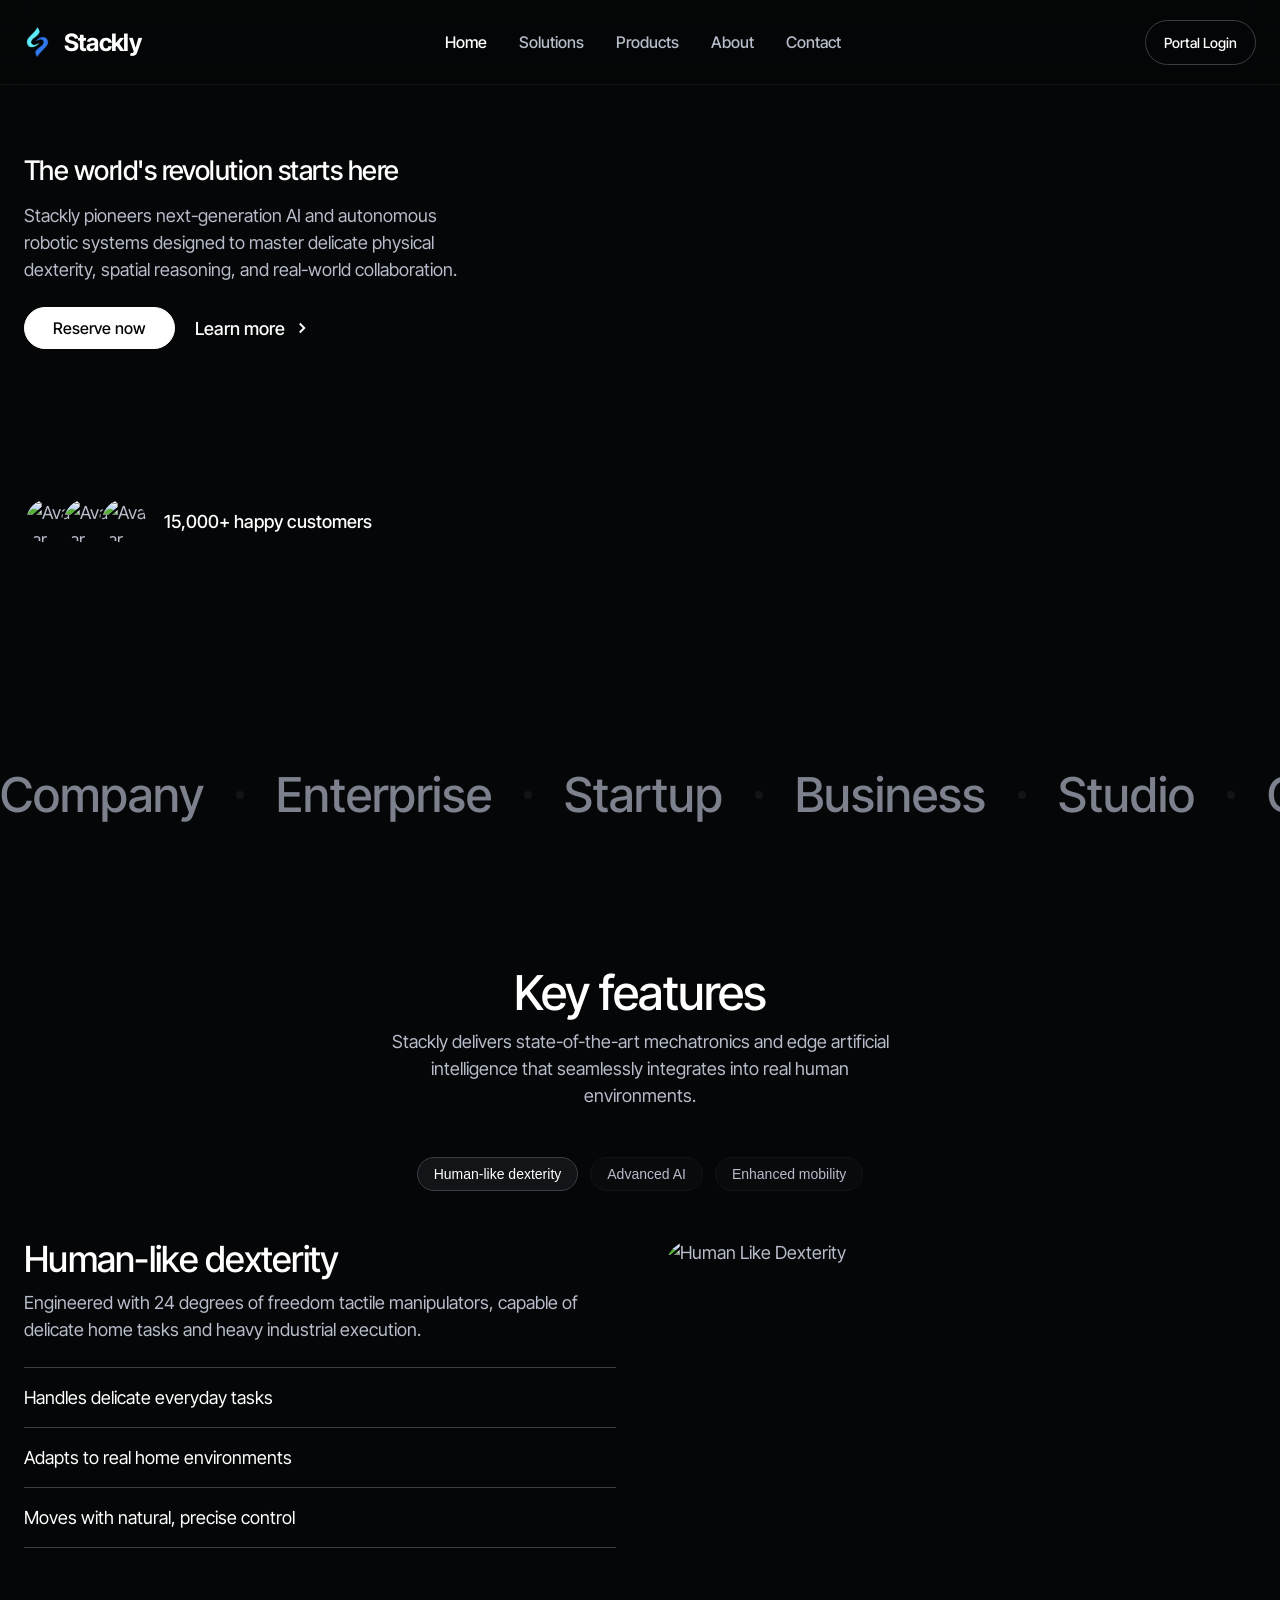
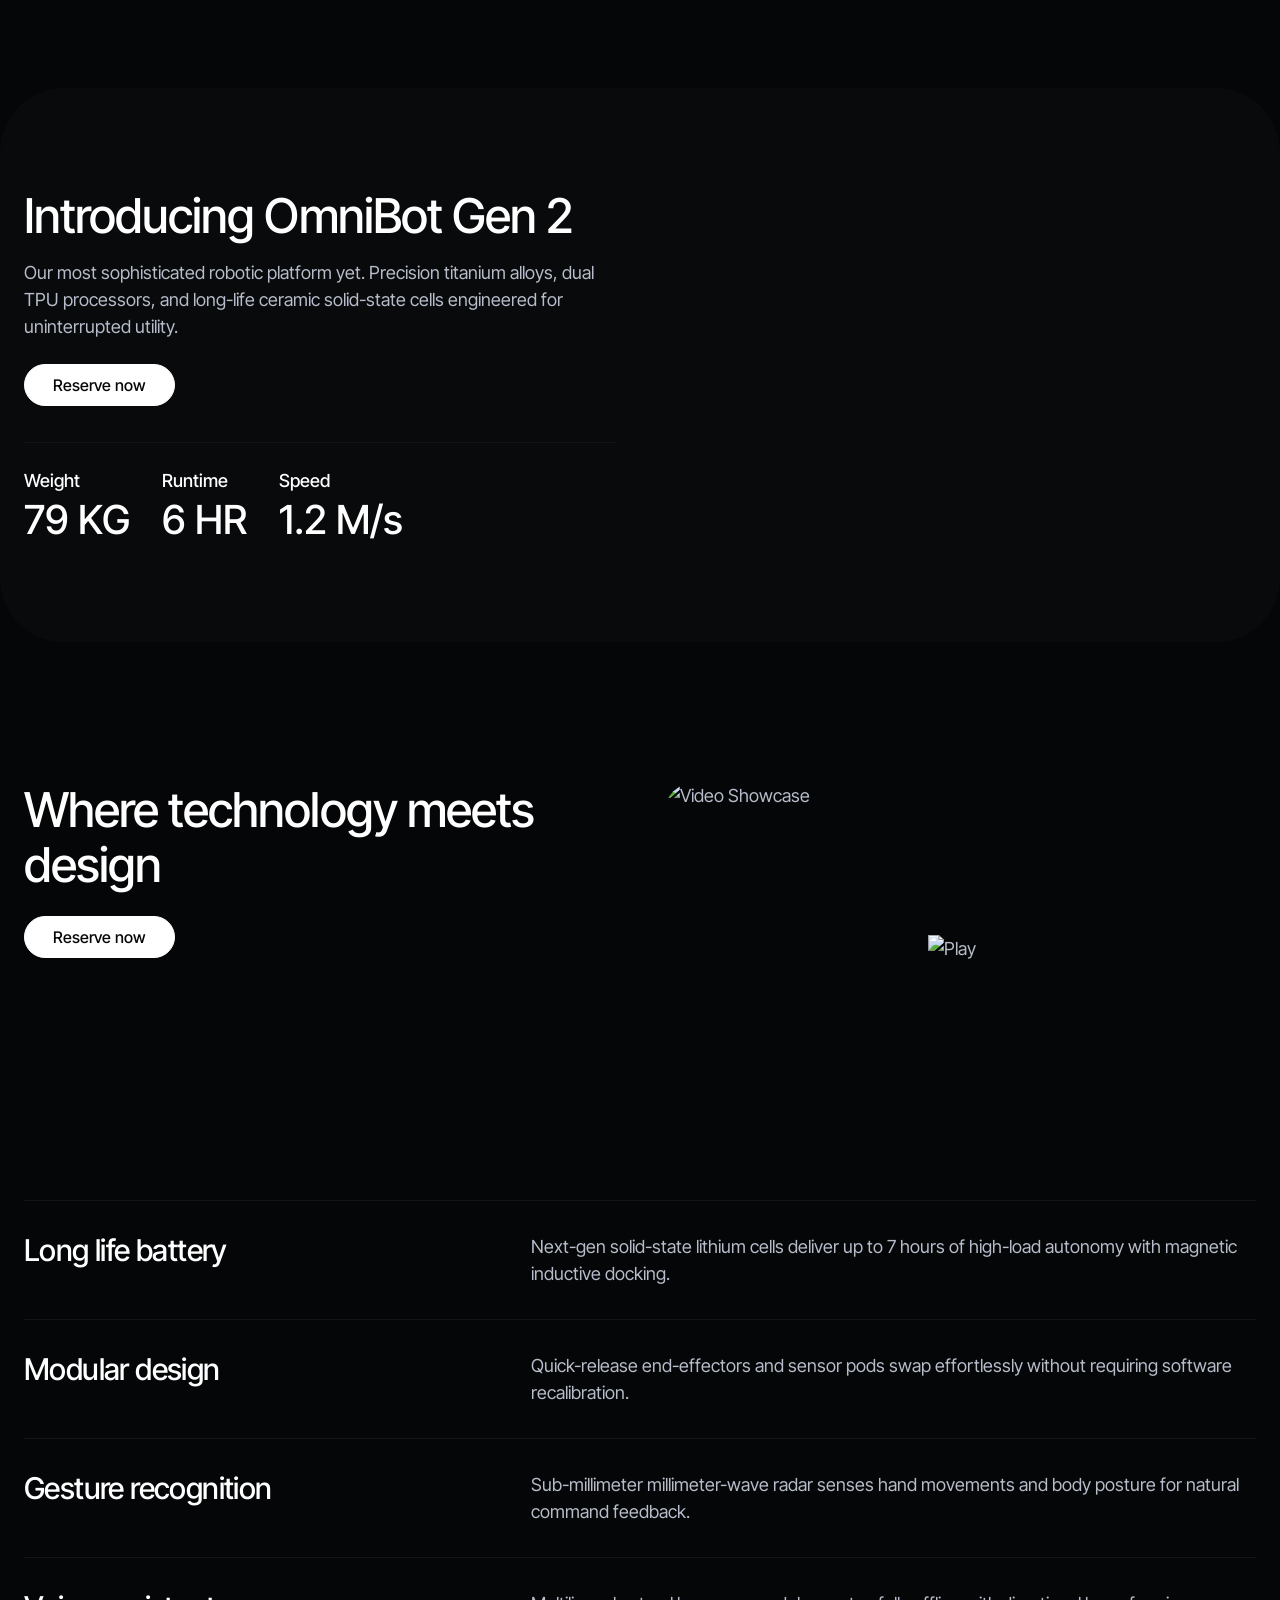
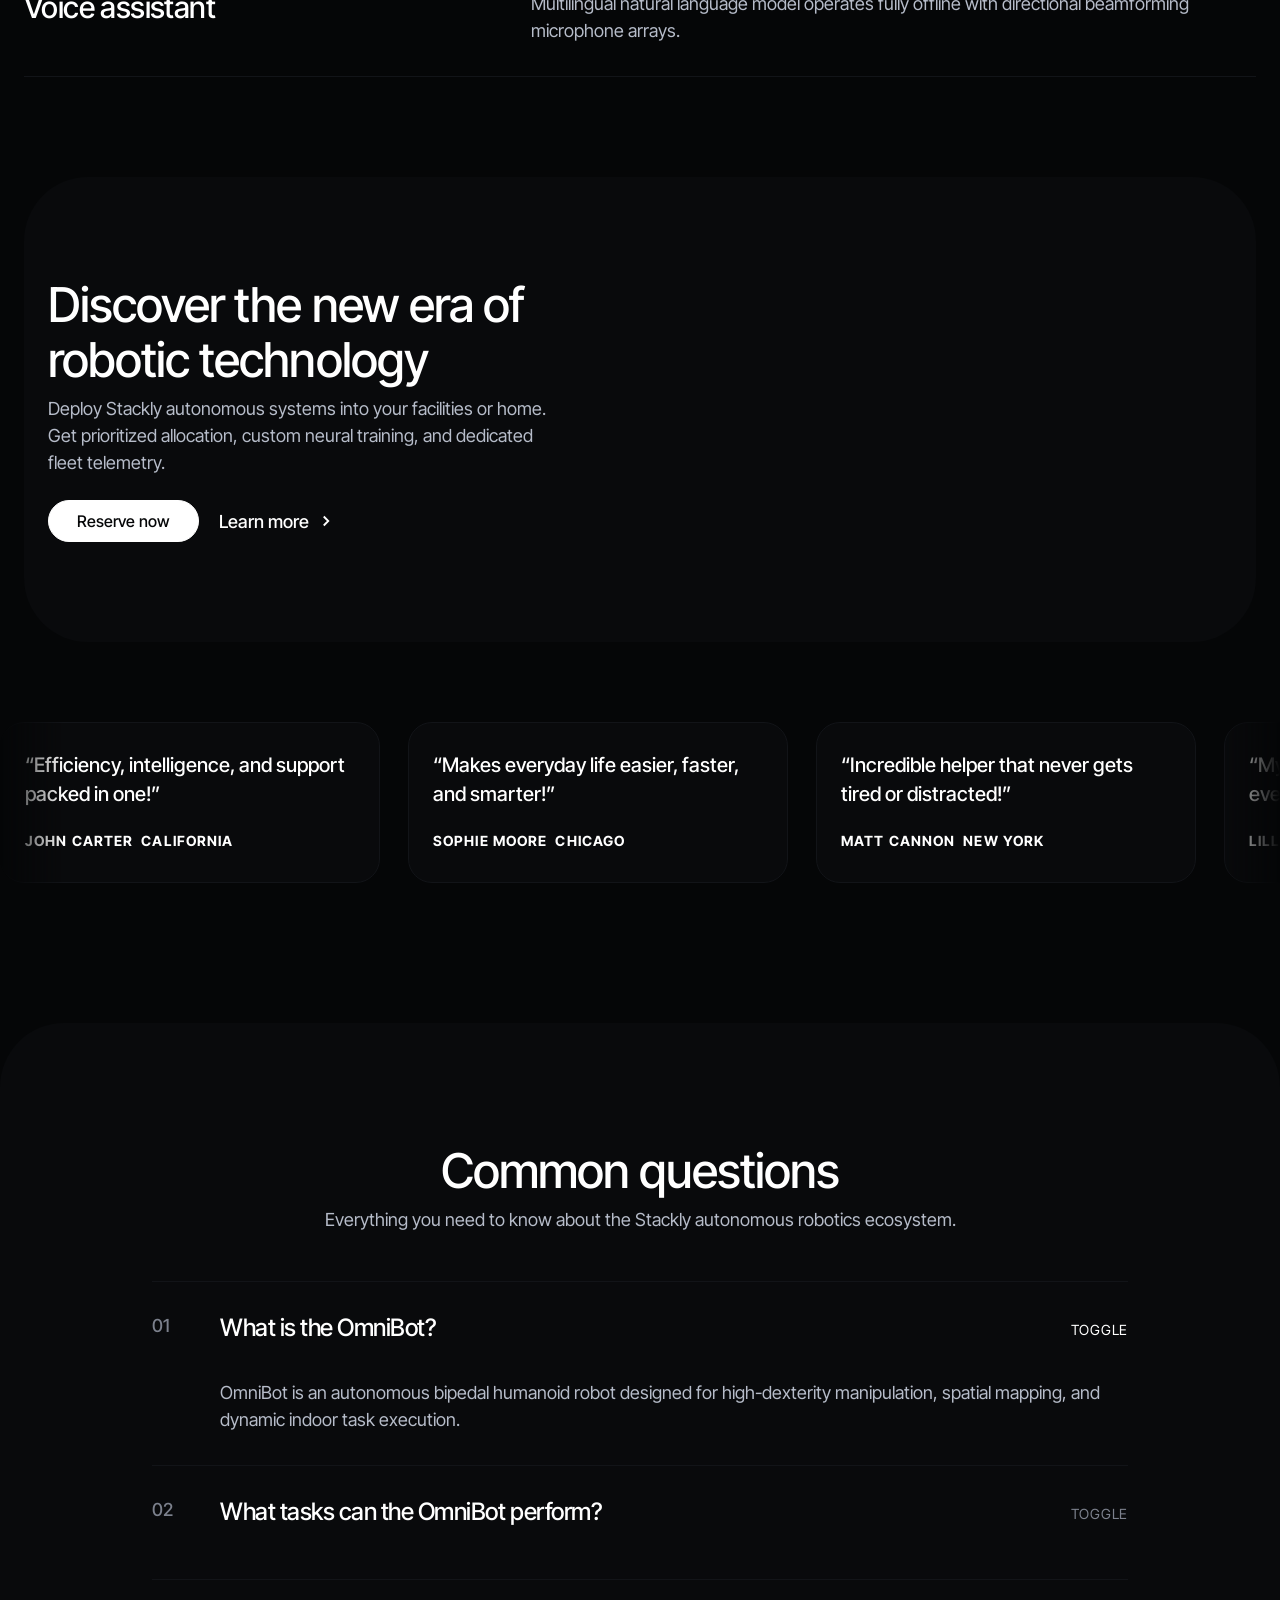
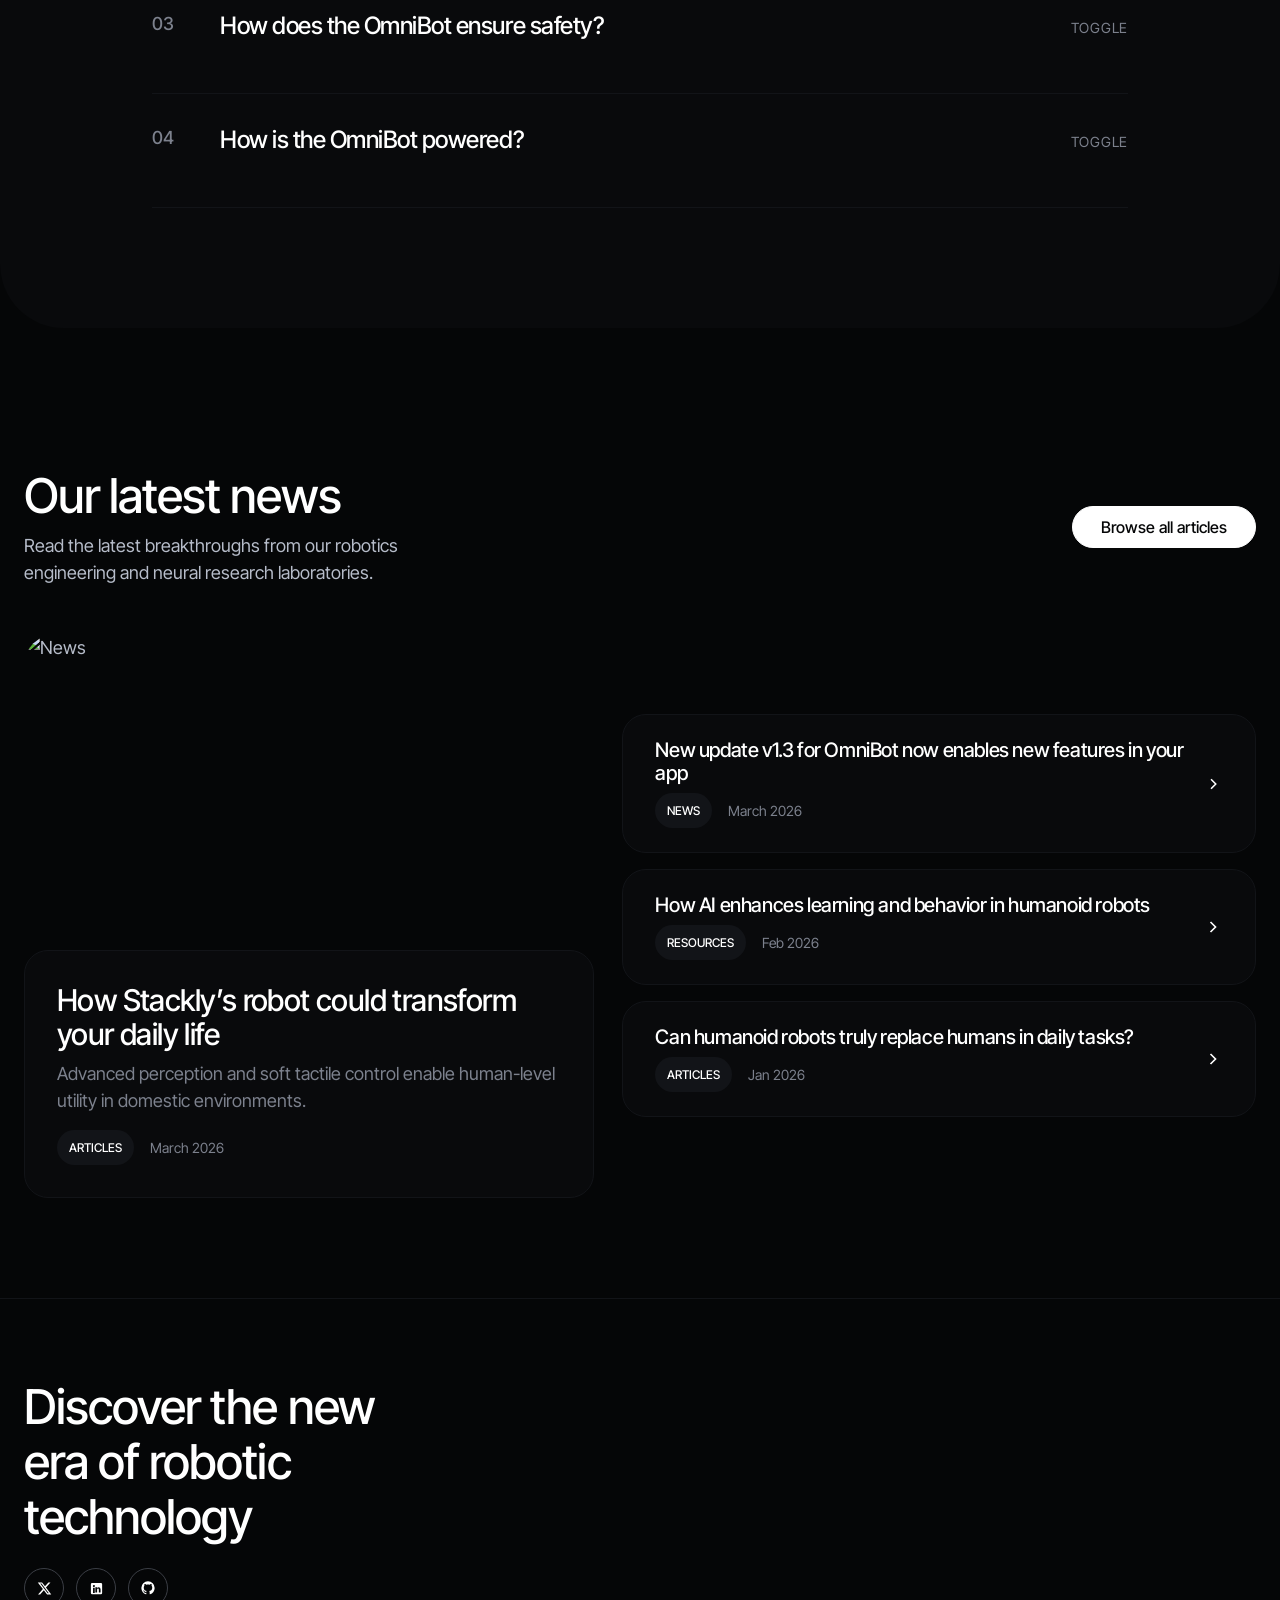
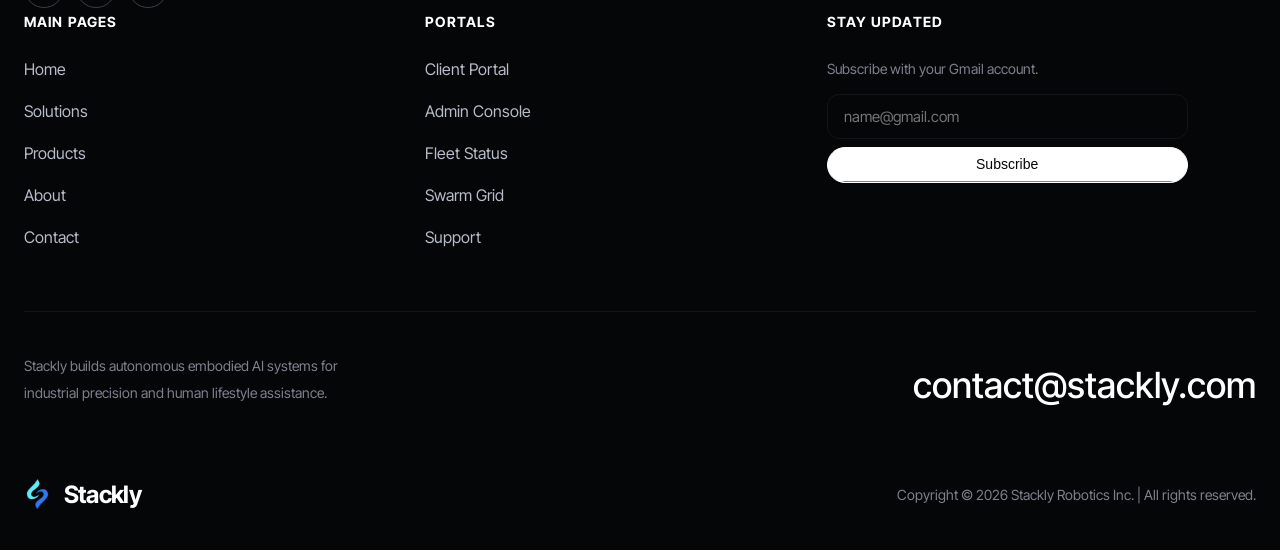
==== index.html @ 686592e0 "initial" ====
<!DOCTYPE html>
<html lang="en">
<head>
  <meta charset="UTF-8">
  <meta name="viewport" content="width=device-width, initial-scale=1.0">
  <title>Stackly</title>
  <!-- Google Fonts: Inter Tight (Exact Template Font) -->
  <link rel="preconnect" href="https://fonts.googleapis.com">
  <link rel="preconnect" href="https://fonts.gstatic.com" crossorigin>
  <link href="https://fonts.googleapis.com/css2?family=Inter+Tight:ital,wght@0,300;0,400;0,500;0,600;0,700;1,400&display=swap" rel="stylesheet">
  <link rel="stylesheet" href="css/style.css">
</head>
<body>

  <!-- ==================== HEADER / NAVBAR ==================== -->
  <div class="header-wrapper">
    <div class="container-default">
      <div class="header-container-wrapper">
        <a href="index.html" class="logo-wrapper">
          <img src="images/logo.webp" alt="Stackly Logo" class="logo-image">
          <span>Stackly</span>
        </a>

        <!-- Exactly 5 Nav Items -->
        <nav class="nav-menu-wrapper">
          <ul class="list-nav-menu">
            <li class="link-nav-item"><a href="index.html" class="active">Home</a></li>
            <li class="link-nav-item"><a href="solutions.html">Solutions</a></li>
            <li class="link-nav-item"><a href="products.html">Products</a></li>
            <li class="link-nav-item"><a href="about.html">About</a></li>
            <li class="link-nav-item"><a href="contact.html">Contact</a></li>
          </ul>
        </nav>

        <div class="nav-menu-right-side">
          <a href="login.html" class="btn-secondary-outline">Portal Login</a>
          <button class="hamburger-menu" id="hamburgerBtn" aria-label="Toggle menu">
            <div class="hamburger-menu-line"></div>
            <div class="hamburger-menu-line"></div>
          </button>
        </div>
      </div>
    </div>
  </div>

  <!-- Mobile Drawer -->
  <div class="mobile-nav-drawer" id="mobileDrawer">
    <ul>
      <li><a href="index.html" class="active">Home</a></li>
      <li><a href="solutions.html">Solutions</a></li>
      <li><a href="products.html">Products</a></li>
      <li><a href="about.html">About</a></li>
      <li><a href="contact.html">Contact</a></li>
    </ul>
    <div style="display: flex; flex-direction: column; gap: 12px; margin-top: auto;">
      <a href="login.html" class="btn-secondary-outline" style="width: 100%; text-align: center;">Client / Admin Login</a>
    </div>
  </div>

  <!-- ==================== HERO SECTION V4 (Exact Home V2 Template) ==================== -->
  <section class="section hero-v4">
    <div class="container-default">
      <div class="inner-container _434px">
        <h1 class="display-10 mid">The world's revolution starts here</h1>
        <p class="mg-top-2x-extra-small mg-bottom-small">
          Stackly pioneers next-generation AI and autonomous robotic systems designed to master delicate physical dexterity, spatial reasoning, and real-world collaboration.
        </p>
        <div class="mg-bottom-148px">
          <div class="buttons-row left">
            <a href="products.html" class="primary-button">
              <div>Reserve now</div>
              <div class="primary-button-bg"><div class="primary-button-bg-text">Reserve now</div></div>
            </a>
            <a href="about.html" class="link white">
              <div class="link-content-flex">
                <div>Learn more</div>
                <div class="item-icon-right">
                  <svg width="18" height="18" viewBox="0 0 24 24" fill="none" stroke="currentColor" stroke-width="2.5"><polyline points="9 18 15 12 9 6"></polyline></svg>
                </div>
              </div>
            </a>
          </div>
        </div>
        
        <!-- Happy Customers Avatars & Counter -->
        <div class="flex-horizontal-wrap justify-start gap-2x-extra-small">
          <div class="flex-horizontal justify-start">
            <div class="avatar-wrapper _48px">
              <img src="https://cdn.prod.website-files.com/699cb558653c272b82dacccc/699cb558653c272b82dacd69_avatar-robotflow-webflow-template.png" alt="Avatar" class="avatar-image circle"/>
            </div>
            <div class="mg-left--10px">
              <div class="avatar-wrapper _48px">
                <img src="https://cdn.prod.website-files.com/699cb558653c272b82dacccc/699cb558653c272b82dacd80_avatar-v2-robotflow-webflow-template.png" alt="Avatar" class="avatar-image circle"/>
              </div>
            </div>
            <div class="mg-left--10px">
              <div class="avatar-wrapper _48px">
                <img src="https://cdn.prod.website-files.com/699cb558653c272b82dacccc/699cb558653c272b82dacd7f_avatar-v1-robotflow-webflow-template.png" alt="Avatar" class="avatar-image circle"/>
              </div>
            </div>
          </div>
          <div class="display-3 mid">
            <span class="count-up-number-animation" data-count="15000">15,000</span>+ happy customers
          </div>
        </div>
      </div>
    </div>

    <!-- Exact Half-Right Hero Image & Overlays -->
    <div class="home-v2-bottom-gradient"></div>
    <div class="half-bg-right home-v2-hero">
      <div class="background-image home-v2-hero"></div>
      <div class="overlay home-v2-hero"></div>
    </div>
  </section>

  <!-- ==================== SECTION 2: INFINITE MARQUEE V1 ==================== -->
  <section class="top-md bottom-sm overflow-hidden">
    <div class="infinite-marquee-wrapper v1">
      <div class="infinite-marquee v1 marquee-scroll-item">
        <div class="marquee-item"><div>Company</div></div><div class="dot"></div>
        <div class="marquee-item"><div>Enterprise</div></div><div class="dot"></div>
        <div class="marquee-item"><div>Startup</div></div><div class="dot"></div>
        <div class="marquee-item"><div>Business</div></div><div class="dot"></div>
        <div class="marquee-item"><div>Studio</div></div><div class="dot"></div>
        <div class="marquee-item"><div>Organization</div></div><div class="dot"></div>
      </div>
      <div class="infinite-marquee v1 marquee-scroll-item">
        <div class="marquee-item"><div>Company</div></div><div class="dot"></div>
        <div class="marquee-item"><div>Enterprise</div></div><div class="dot"></div>
        <div class="marquee-item"><div>Startup</div></div><div class="dot"></div>
        <div class="marquee-item"><div>Business</div></div><div class="dot"></div>
        <div class="marquee-item"><div>Studio</div></div><div class="dot"></div>
        <div class="marquee-item"><div>Organization</div></div><div class="dot"></div>
      </div>
    </div>
  </section>

  <!-- ==================== SECTION 3: KEY FEATURES ==================== -->
  <section class="section top-rg">
    <div class="container-default">
      <div class="text-center">
        <div class="inner-container _520px center">
          <h2 class="display-8 mid">Key features</h2>
          <p class="mg-top-4x-extra-small mg-bottom-large">
            Stackly delivers state-of-the-art mechatronics and edge artificial intelligence that seamlessly integrates into real human environments.
          </p>
        </div>
      </div>

      <!-- Feature Interactive Tabs -->
      <div class="feature-tabs-nav" style="justify-content: center; margin-bottom: 32px;">
        <button class="feature-tab-btn active" data-feature="1">Human-like dexterity</button>
        <button class="feature-tab-btn" data-feature="2">Advanced AI</button>
        <button class="feature-tab-btn" data-feature="3">Enhanced mobility</button>
      </div>

      <!-- Feature Slider Card 1 -->
      <div class="slider-wrapper feature-tab-content" id="featureContent1">
        <div class="grid-2-columns">
          <div class="flex-vertical space-between---align-start gap-row-24px">
            <div>
              <h3 class="display-7 mid">Human-like dexterity</h3>
              <p class="mg-top-4x-extra-small">
                Engineered with 24 degrees of freedom tactile manipulators, capable of delicate home tasks and heavy industrial execution.
              </p>
            </div>
            <div class="grid-1-column gap-row-2x-extra-small width-100">
              <div class="divider bg-neutral-500"></div>
              <div class="display-3 regular text-titles">Handles delicate everyday tasks</div>
              <div class="divider bg-neutral-500"></div>
              <div class="display-3 regular text-titles">Adapts to real home environments</div>
              <div class="divider bg-neutral-500"></div>
              <div class="display-3 regular text-titles">Moves with natural, precise control</div>
              <div class="divider bg-neutral-500"></div>
            </div>
          </div>
          <img src="https://cdn.prod.website-files.com/699cb558653c272b82dacccc/699cb558653c272b82dace2c_human-like-dexterity-robotflow-webflow-template.jpg" alt="Human Like Dexterity" class="main-border-radius fit-cover"/>
        </div>
      </div>

      <!-- Feature Slider Card 2 -->
      <div class="slider-wrapper feature-tab-content" id="featureContent2" style="display: none;">
        <div class="grid-2-columns">
          <div class="flex-vertical space-between---align-start gap-row-24px">
            <div>
              <h3 class="display-7 mid">Advanced AI</h3>
              <p class="mg-top-4x-extra-small">
                Continuous on-device neural processing ensures context comprehension, spatial reasoning, and continuous behavioral adaptation.
              </p>
            </div>
            <div class="grid-1-column gap-row-2x-extra-small width-100">
              <div class="divider bg-neutral-500"></div>
              <div class="display-3 regular text-titles">Understands context in real time</div>
              <div class="divider bg-neutral-500"></div>
              <div class="display-3 regular text-titles">Learns from daily interactions</div>
              <div class="divider bg-neutral-500"></div>
              <div class="display-3 regular text-titles">Adapts to changing environments</div>
              <div class="divider bg-neutral-500"></div>
            </div>
          </div>
          <img src="https://cdn.prod.website-files.com/699cb558653c272b82dacccc/699cb558653c272b82dace2b_advanced-ai-robotflow-weblfow-template.jpg" alt="Advanced AI" class="main-border-radius fit-cover"/>
        </div>
      </div>

      <!-- Feature Slider Card 3 -->
      <div class="slider-wrapper feature-tab-content" id="featureContent3" style="display: none;">
        <div class="grid-2-columns">
          <div class="flex-vertical space-between---align-start gap-row-24px">
            <div>
              <h3 class="display-7 mid">Enhanced mobility</h3>
              <p class="mg-top-4x-extra-small">
                Dynamic balancing gyroscopes and high-torque electric joints enable seamless traversal across uneven planes, stairs, and tight indoor quarters.
              </p>
            </div>
            <div class="grid-1-column gap-row-2x-extra-small width-100">
              <div class="divider bg-neutral-500"></div>
              <div class="display-3 regular text-titles">Navigates tight indoor spaces</div>
              <div class="divider bg-neutral-500"></div>
              <div class="display-3 regular text-titles">Moves smoothly between rooms</div>
              <div class="divider bg-neutral-500"></div>
              <div class="display-3 regular text-titles">Maintains balance on uneven floors</div>
              <div class="divider bg-neutral-500"></div>
            </div>
          </div>
          <img src="https://cdn.prod.website-files.com/699cb558653c272b82dacccc/699cb558653c272b82dace2d_enhanced-mobility-robotflow-webflow-template.jpg" alt="Enhanced Mobility" class="main-border-radius fit-cover"/>
        </div>
      </div>

    </div>
  </section>

  <!-- ==================== SECTION 4: INTRODUCING OMNIBOT GEN 2 ==================== -->
  <section class="section content-section-v5">
    <div class="container-default z-index-1">
      <div class="grid-2-columns">
        <div>
          <h2 class="display-8 mid">Introducing OmniBot Gen 2</h2>
          <p class="mg-top-2x-extra-small mg-bottom-small">
            Our most sophisticated robotic platform yet. Precision titanium alloys, dual TPU processors, and long-life ceramic solid-state cells engineered for uninterrupted utility.
          </p>
          <div class="buttons-row left">
            <a href="products.html" class="primary-button">
              <div>Reserve now</div>
              <div class="primary-button-bg"><div class="primary-button-bg-text">Reserve now</div></div>
            </a>
          </div>
          <div class="stats-horizontal-tablet">
            <div>
              <div class="display-3 mid text-titles">Weight</div>
              <div class="stat-large-text"><span class="count-up-number-animation" data-count="80">80</span> KG</div>
            </div>
            <div>
              <div class="display-3 mid text-titles">Runtime</div>
              <div class="stat-large-text"><span class="count-up-number-animation" data-count="7">7</span> HR</div>
            </div>
            <div>
              <div class="display-3 mid text-titles">Speed</div>
              <div class="stat-large-text"><span class="count-up-number-animation" data-count="1.2" data-decimals="1">1.2</span> M/s</div>
            </div>
          </div>
        </div>
        <div><!-- Spacer for background --></div>
      </div>
    </div>
    <div class="background-image-wrapper content-section-image-v1">
      <div class="background-image conten-section-image-v4"></div>
    </div>
  </section>

  <!-- ==================== SECTION 5: WHERE TECHNOLOGY MEETS DESIGN ==================== -->
  <section class="section top-rg">
    <div class="container-default">
      <div class="grid-2-columns" style="align-items: start;">
        <div class="inner-container _392px">
          <h2 class="display-8">Where technology meets design</h2>
          <div class="buttons-row left mg-top-small">
            <a href="products.html" class="primary-button">
              <div>Reserve now</div>
              <div class="primary-button-bg"><div class="primary-button-bg-text">Reserve now</div></div>
            </a>
          </div>
        </div>

        <a href="404.html" class="video-wrapper v1" id="openVideoBtn" aria-label="Watch Video Showcase">
          <img src="https://cdn.prod.website-files.com/699cb558653c272b82dacccc/699cb558653c272b82dace2e_video-thumbnail-small-robotflow-webflow-template.jpg" alt="Video Showcase" class="lightbox-image"/>
          <img src="https://cdn.prod.website-files.com/699cb558653c272b82dacccc/699cb558653c272b82dace33_play-button-small-robotflow-webflow-template.svg" alt="Play" class="play-button small"/>
        </a>
      </div>

      <!-- 4 Spec Grids -->
      <div class="mg-top-large">
        <div class="title-and-paragraph-grid">
          <div><h3 class="display-6 mid">Long life battery</h3></div>
          <p>Next-gen solid-state lithium cells deliver up to 7 hours of high-load autonomy with magnetic inductive docking.</p>
        </div>
        <div class="title-and-paragraph-grid">
          <div><h3 class="display-6 mid">Modular design</h3></div>
          <p>Quick-release end-effectors and sensor pods swap effortlessly without requiring software recalibration.</p>
        </div>
        <div class="title-and-paragraph-grid">
          <div><h3 class="display-6 mid">Gesture recognition</h3></div>
          <p>Sub-millimeter millimeter-wave radar senses hand movements and body posture for natural command feedback.</p>
        </div>
        <div class="title-and-paragraph-grid last">
          <div><h3 class="display-6 mid">Voice assistant</h3></div>
          <p>Multilingual natural language model operates fully offline with directional beamforming microphone arrays.</p>
        </div>
      </div>
    </div>
  </section>

  <!-- ==================== SECTION 6: DISCOVER THE NEW ERA CTA ==================== -->
  <section class="section">
    <div class="container-default">
      <div class="card cta-card">
        <div class="container-default">
          <div class="grid-2-columns">
            <div class="z-index-1">
              <div class="inner-container _510px">
                <h2 class="display-8 mid">Discover the new era of robotic technology</h2>
                <p class="mg-top-4x-extra-small mg-bottom-small">
                  Deploy Stackly autonomous systems into your facilities or home. Get prioritized allocation, custom neural training, and dedicated fleet telemetry.
                </p>
                <div class="buttons-row left">
                  <a href="products.html" class="primary-button">
                    <div>Reserve now</div>
                    <div class="primary-button-bg"><div class="primary-button-bg-text">Reserve now</div></div>
                  </a>
                  <a href="about.html" class="link white">
                    <div class="link-content-flex">
                      <div>Learn more</div>
                      <div class="item-icon-right"><svg width="18" height="18" viewBox="0 0 24 24" fill="none" stroke="currentColor" stroke-width="2.5"><polyline points="9 18 15 12 9 6"></polyline></svg></div>
                    </div>
                  </a>
                </div>
              </div>
            </div>
            <div class="half-bg-right cta-card-bg-right">
              <div class="background-image cta-card-bg-image"></div>
            </div>
          </div>
        </div>
      </div>
    </div>
  </section>

  <!-- ==================== SECTION 7: TESTIMONIALS MARQUEE V2 ==================== -->
  <section class="top-60px bottom-rg overflow-hidden">
    <div class="infinite-marquee-wrapper v2">
      <div class="infinite-marquee v2">
        <div class="infinite-marquee-card-v2">
          <div class="mg-bottom-small"><div class="display-6 mid text-titles">“Efficiency, intelligence, and support packed in one!”</div></div>
          <div class="flex-horizontal gap-2x-extra-small">
            <div class="display-1 strong text-titles">John Carter</div>
            <div class="display-1 strong text-neutral-light">California</div>
          </div>
        </div>
        <div class="infinite-marquee-card-v2">
          <div class="mg-bottom-small"><div class="display-6 mid text-titles">“Makes everyday life easier, faster, and smarter!”</div></div>
          <div class="flex-horizontal gap-2x-extra-small">
            <div class="display-1 strong text-titles">Sophie Moore</div>
            <div class="display-1 strong text-neutral-light">Chicago</div>
          </div>
        </div>
        <div class="infinite-marquee-card-v2">
          <div class="mg-bottom-small"><div class="display-6 mid text-titles">“Incredible helper that never gets tired or distracted!”</div></div>
          <div class="flex-horizontal gap-2x-extra-small">
            <div class="display-1 strong text-titles">Matt Cannon</div>
            <div class="display-1 strong text-neutral-light">New York</div>
          </div>
        </div>
        <div class="infinite-marquee-card-v2">
          <div class="mg-bottom-small"><div class="display-6 mid text-titles">“My smartest, most helpful assistant ever — hands down!”</div></div>
          <div class="flex-horizontal gap-2x-extra-small">
            <div class="display-1 strong text-titles">Lilly Woods</div>
            <div class="display-1 strong text-neutral-light">Washington</div>
          </div>
        </div>
      </div>
      <div class="infinite-marquee v2" aria-hidden="true">
        <div class="infinite-marquee-card-v2">
          <div class="mg-bottom-small"><div class="display-6 mid text-titles">“Efficiency, intelligence, and support packed in one!”</div></div>
          <div class="flex-horizontal gap-2x-extra-small">
            <div class="display-1 strong text-titles">John Carter</div>
            <div class="display-1 strong text-neutral-light">California</div>
          </div>
        </div>
        <div class="infinite-marquee-card-v2">
          <div class="mg-bottom-small"><div class="display-6 mid text-titles">“Makes everyday life easier, faster, and smarter!”</div></div>
          <div class="flex-horizontal gap-2x-extra-small">
            <div class="display-1 strong text-titles">Sophie Moore</div>
            <div class="display-1 strong text-neutral-light">Chicago</div>
          </div>
        </div>
        <div class="infinite-marquee-card-v2">
          <div class="mg-bottom-small"><div class="display-6 mid text-titles">“Incredible helper that never gets tired or distracted!”</div></div>
          <div class="flex-horizontal gap-2x-extra-small">
            <div class="display-1 strong text-titles">Matt Cannon</div>
            <div class="display-1 strong text-neutral-light">New York</div>
          </div>
        </div>
        <div class="infinite-marquee-card-v2">
          <div class="mg-bottom-small"><div class="display-6 mid text-titles">“My smartest, most helpful assistant ever — hands down!”</div></div>
          <div class="flex-horizontal gap-2x-extra-small">
            <div class="display-1 strong text-titles">Lilly Woods</div>
            <div class="display-1 strong text-neutral-light">Washington</div>
          </div>
        </div>
      </div>
    </div>
  </section>

  <!-- ==================== SECTION 8: FAQ ACCORDION V2 ==================== -->
  <section class="section content-section-v7">
    <div class="container-default">
      <div class="inner-container _422px center text-center mg-bottom-large">
        <h2 class="display-8 mid mg-bottom-4x-extra-small">Common questions</h2>
        <p>Everything you need to know about the Stackly autonomous robotics ecosystem.</p>
      </div>

      <div class="inner-container _976px center">
        <!-- FAQ 1 -->
        <div class="accordion-wrapper v2 active">
          <div class="accordion-display-number">01</div>
          <h3 class="display-5 mid">What is the OmniBot?</h3>
          <div class="accordion-toggle-text">Toggle</div>
          <div class="accordion-body-v2">
            <p>OmniBot is an autonomous bipedal humanoid robot designed for high-dexterity manipulation, spatial mapping, and dynamic indoor task execution.</p>
          </div>
        </div>

        <!-- FAQ 2 -->
        <div class="accordion-wrapper v2">
          <div class="accordion-display-number">02</div>
          <h3 class="display-5 mid">What tasks can the OmniBot perform?</h3>
          <div class="accordion-toggle-text">Toggle</div>
          <div class="accordion-body-v2">
            <p>From complex cleanroom sorting and tool handling to inventory logistics and collaborative household assistance.</p>
          </div>
        </div>

        <!-- FAQ 3 -->
        <div class="accordion-wrapper v2">
          <div class="accordion-display-number">03</div>
          <h3 class="display-5 mid">How does the OmniBot ensure safety?</h3>
          <div class="accordion-toggle-text">Toggle</div>
          <div class="accordion-body-v2">
            <p>Multiple hardware-isolated torque sensors, 360° collision radar, and instant compliant motor deceleration safeguard humans in proximity.</p>
          </div>
        </div>

        <!-- FAQ 4 -->
        <div class="accordion-wrapper v2 w-variant-last">
          <div class="accordion-display-number">04</div>
          <h3 class="display-5 mid">How is the OmniBot powered?</h3>
          <div class="accordion-toggle-text">Toggle</div>
          <div class="accordion-body-v2">
            <p>High-density ceramic solid-state battery packs providing 7 hours of continuous operation with automated induction return.</p>
          </div>
        </div>
      </div>
    </div>
  </section>

  <!-- ==================== SECTION 9: LATEST NEWS ==================== -->
  <section class="section top-rg">
    <div class="container-default">
      <div class="flex-horizontal-wrap space-between mg-bottom-large">
        <div class="inner-container _468px">
          <h2 class="display-8 mid mg-bottom-4x-extra-small">Our latest news</h2>
          <p>Read the latest breakthroughs from our robotics engineering and neural research laboratories.</p>
        </div>
        <div>
          <a href="solutions.html" class="primary-button">
            <div>Browse all articles</div>
            <div class="primary-button-bg"><div class="primary-button-bg-text">Browse all articles</div></div>
          </a>
        </div>
      </div>

      <div class="grid-2-columns _0-9fr-1fr">
        <!-- Featured Card -->
        <a href="solutions.html" style="text-decoration: none;">
          <div class="main-border-radius overflow-hidden" style="height: 300px;">
            <img src="https://cdn.prod.website-files.com/699cb558653c272b82daccca/699cb558653c272b82dace1d_how-omnibot-could-transform-daily-life.jpg" alt="News" class="fit-cover"/>
          </div>
          <div class="card blog-card-v1">
            <h3 class="display-6 mid">How Stackly’s robot could transform your daily life</h3>
            <p style="color: var(--neutral-colors--400); margin: 8px 0 16px;">Advanced perception and soft tactile control enable human-level utility in domestic environments.</p>
            <div class="flex-horizontal gap-2x-extra-small">
              <span class="badge">Articles</span>
              <span style="color: var(--neutral-colors--400); font-size: 14px;">March 2026</span>
            </div>
          </div>
        </a>

        <!-- Side List -->
        <div style="display: flex; flex-direction: column; gap: 16px;">
          <a href="solutions.html" class="card blog-card-v2">
            <div>
              <h3 class="display-5 mid" style="font-size: 20px; margin-bottom: 8px;">New update v1.3 for OmniBot now enables new features in your app</h3>
              <div class="flex-horizontal gap-2x-extra-small">
                <span class="badge">News</span>
                <span style="color: var(--neutral-colors--400); font-size: 14px;">March 2026</span>
              </div>
            </div>
            <svg width="20" height="20" viewBox="0 0 24 24" fill="none" stroke="#fff" stroke-width="2"><polyline points="9 18 15 12 9 6"></polyline></svg>
          </a>

          <a href="solutions.html" class="card blog-card-v2">
            <div>
              <h3 class="display-5 mid" style="font-size: 20px; margin-bottom: 8px;">How AI enhances learning and behavior in humanoid robots</h3>
              <div class="flex-horizontal gap-2x-extra-small">
                <span class="badge">Resources</span>
                <span style="color: var(--neutral-colors--400); font-size: 14px;">Feb 2026</span>
              </div>
            </div>
            <svg width="20" height="20" viewBox="0 0 24 24" fill="none" stroke="#fff" stroke-width="2"><polyline points="9 18 15 12 9 6"></polyline></svg>
          </a>

          <a href="solutions.html" class="card blog-card-v2">
            <div>
              <h3 class="display-5 mid" style="font-size: 20px; margin-bottom: 8px;">Can humanoid robots truly replace humans in daily tasks?</h3>
              <div class="flex-horizontal gap-2x-extra-small">
                <span class="badge">Articles</span>
                <span style="color: var(--neutral-colors--400); font-size: 14px;">Jan 2026</span>
              </div>
            </div>
            <svg width="20" height="20" viewBox="0 0 24 24" fill="none" stroke="#fff" stroke-width="2"><polyline points="9 18 15 12 9 6"></polyline></svg>
          </a>
        </div>
      </div>
    </div>
  </section>

  <!-- ==================== FOOTER (Exact Layout) ==================== -->
  <div class="footer-content">
    <div class="container-default">
      <div class="footer-top-v1">
        <div class="flex-horizontal-wrap space-between">
          <div class="inner-container _370px" style="max-width: 370px;">
            <h2 class="display-8 mid mg-bottom-2x-extra-small">Discover the new era of robotic technology</h2>
            <div style="display: flex; gap: 12px; margin-top: 24px;">
              <a href="404.html" class="btn-secondary-outline" style="border-radius: 50%; width: 40px; height: 40px; padding: 0; display: inline-flex; align-items: center; justify-content: center;" aria-label="X (Twitter)">
                <svg width="15" height="15" viewBox="0 0 24 24" fill="currentColor"><path d="M18.244 2.25h3.308l-7.227 8.26 8.502 11.24H16.17l-5.214-6.817L4.99 21.75H1.68l7.73-8.835L1.254 2.25H8.08l4.713 6.231zm-1.161 17.52h1.833L7.084 4.126H5.117z"/></svg>
              </a>
              <a href="404.html" class="btn-secondary-outline" style="border-radius: 50%; width: 40px; height: 40px; padding: 0; display: inline-flex; align-items: center; justify-content: center;" aria-label="LinkedIn">
                <svg width="15" height="15" viewBox="0 0 24 24" fill="currentColor"><path d="M19 3a2 2 0 0 1 2 2v14a2 2 0 0 1-2 2H5a2 2 0 0 1-2-2V5a2 2 0 0 1 2-2h14m-.5 15.5v-5.3a3.26 3.26 0 0 0-3.26-3.26c-.85 0-1.84.52-2.28 1.3v-1.11h-2.79v8.37h2.79v-4.93c0-.77.62-1.4 1.39-1.4a1.4 1.4 0 0 1 1.4 1.4v4.93h2.75M6.46 10.9v8.37H9.2V10.9H6.46M7.83 6.45a1.62 1.62 0 0 0-1.62 1.62c0 .89.73 1.62 1.62 1.62.89 0 1.62-.73 1.62-1.62 0-.89-.73-1.62-1.62-1.62Z"/></svg>
              </a>
              <a href="404.html" class="btn-secondary-outline" style="border-radius: 50%; width: 40px; height: 40px; padding: 0; display: inline-flex; align-items: center; justify-content: center;" aria-label="GitHub">
                <svg width="16" height="16" viewBox="0 0 24 24" fill="currentColor"><path d="M12 2A10 10 0 0 0 2 12c0 4.42 2.87 8.17 6.84 9.5.5.08.66-.23.66-.5v-1.69c-2.77.6-3.36-1.34-3.36-1.34-.46-1.16-1.11-1.47-1.11-1.47-.91-.62.07-.6.07-.6 1 .07 1.53 1.03 1.53 1.03.87 1.52 2.34 1.07 2.91.83.1-.65.35-1.09.63-1.34-2.22-.25-4.55-1.11-4.55-4.92 0-1.11.38-2 1.03-2.71-.1-.25-.45-1.29.1-2.64 0 0 .84-.27 2.75 1.02.79-.22 1.65-.33 2.5-.33.85 0 1.71.11 2.5.33 1.91-1.29 2.75-1.02 2.75-1.02.55 1.35.2 2.39.1 2.64.65.71 1.03 1.6 1.03 2.71 0 3.82-2.34 4.66-4.57 4.91.36.31.69.92.69 1.85V21c0 .27.16.59.67.5C19.14 20.16 22 16.42 22 12A10 10 0 0 0 12 2Z"/></svg>
              </a>
            </div>
          </div>

          <div class="inner-container _670px">
            <div class="footer-nav">
              <div>
                <div class="display-1 strong" style="margin-bottom: 20px;">Main pages</div>
                <ul class="list-wrapper">
                  <li><a href="index.html">Home</a></li>
                  <li><a href="solutions.html">Solutions</a></li>
                  <li><a href="products.html">Products</a></li>
                  <li><a href="about.html">About</a></li>
                  <li><a href="contact.html">Contact</a></li>
                </ul>
              </div>

              <div>
                <div class="display-1 strong" style="margin-bottom: 20px;">Portals</div>
                <ul class="list-wrapper">
                  <li><a href="404.html">Client Portal</a></li>
                  <li><a href="404.html">Admin Console</a></li>
                  <li><a href="404.html">Fleet Status</a></li>
                  <li><a href="404.html">Swarm Grid</a></li>
                  <li><a href="404.html">Support</a></li>
                </ul>
              </div>

              <div>
                <div class="display-1 strong" style="margin-bottom: 20px;">Stay Updated</div>
                <p style="font-size: 14px; margin-bottom: 12px; color: var(--neutral-colors--400);">Subscribe with your Gmail account.</p>
                <form class="newsletter-form">
                  <input type="email" class="input-styled" placeholder="name@gmail.com" required style="margin-bottom: 8px;">
                  <button type="submit" class="primary-button small" style="width: 100%;">
                    <div>Subscribe</div>
                    <div class="primary-button-bg"><div class="primary-button-bg-text">Subscribe</div></div>
                  </button>
                </form>
              </div>
            </div>
          </div>
        </div>
      </div>

      <div class="footer-middle-v1">
        <p style="max-width: 334px; font-size: 14px; color: var(--neutral-colors--400);">
          Stackly builds autonomous embodied AI systems for industrial precision and human lifestyle assistance.
        </p>
        <a href="mailto:contact@stackly-robotics.ai" class="display-7" style="color: #fff;">contact@stackly.com</a>
      </div>

      <div class="footer-bottom-v1">
        <a href="index.html" class="logo-wrapper">
          <img src="images/logo.webp" alt="Stackly Logo" class="logo-image">
          <span>Stackly</span>
        </a>
        <p>Copyright © 2026 Stackly Robotics Inc. | All rights reserved.</p>
      </div>
    </div>
  </div>

  <script src="js/main.js"></script>
</body>
</html>
---- css/style.css ----
/* ===================================================================
   STACKLY - AI & ROBOTICS ECOSYSTEM
   Exact Theme, Colors, Fonts & Layout from Robotflow Template
   Font: "Inter Tight", sans-serif
   Color Scheme: #050607, #090a0c, #121418, #3b3e45, #7c818d, #b6bcc9, #ffffff
   Full Screen Size Responsive Media Queries from 320px
   =================================================================== */

@import url('https://fonts.googleapis.com/css2?family=Inter+Tight:ital,wght@0,300;0,400;0,500;0,600;0,700;1,400&display=swap');

/* --- ROOT VARIABLES (Exact Robotflow Design Tokens) --- */
:root {
  --neutral-colors--800: #050607;
  --neutral-colors--700: #090a0c;
  --neutral-colors--600: #121418;
  --neutral-colors--500: #3b3e45;
  --neutral-colors--400: #7c818d;
  --neutral-colors--300: #b6bcc9;
  --neutral-colors--200: #dde2ef;
  --neutral-colors--100: #ffffff;

  --accent-cyan: #00f2fe;
  --accent-blue: #4facfe;
  --accent-purple: #8b5cf6;
  --accent-emerald: #10b981;
  --accent-amber: #f59e0b;
  --accent-rose: #fe566b;

  --_font-sizes---primary-font: "Inter Tight", -apple-system, BlinkMacSystemFont, "Segoe UI", Roboto, sans-serif;
  --_font-sizes---line-height--large: 1.5em;
  --_font-sizes---line-height--regular: 1.25em;
  --_font-sizes---line-height--small: 1.15em;

  --_font-sizes---display-size--display-10: clamp(34px, 6vw, 72px);
  --_font-sizes---display-size--display-9: clamp(30px, 5vw, 60px);
  --_font-sizes---display-size--display-8: clamp(26px, 4vw, 48px);
  --_font-sizes---display-size--display-7: clamp(22px, 3.2vw, 36px);
  --_font-sizes---display-size--display-6: clamp(20px, 2.6vw, 30px);
  --_font-sizes---display-size--display-5: clamp(18px, 2.2vw, 24px);
  --_font-sizes---display-size--display-4: clamp(16px, 1.8vw, 20px);
  --_font-sizes---display-size--display-3: clamp(15px, 1.6vw, 18px);
  --_font-sizes---display-size--display-2: 16px;
  --_font-sizes---display-size--display-1: 14px;
  --_font-sizes---paragraph-size--rg: 16px;

  --_sizes---border-radius--main-border-radius: 32px;
  --_sizes---border-radius--section-border-radius: 64px;
  --_sizes---border-radius--card-radius: 24px;
  --_sizes---border-radius--button-radius: 200px;

  --container-sizes--main-container: 1280px;
}

/* --- RESET & BASE STYLES --- */
*, *::before, *::after {
  box-sizing: border-box;
  margin: 0;
  padding: 0;
}

html {
  font-size: 16px;
  scroll-behavior: smooth;
  -webkit-text-size-adjust: 100%;
}

body {
  font-family: var(--_font-sizes---primary-font);
  background-color: var(--neutral-colors--800);
  color: var(--neutral-colors--300);
  font-size: 18px;
  line-height: var(--_font-sizes---line-height--large);
  font-weight: 400;
  overflow-x: hidden;
  max-width: 100vw;
  min-height: 100vh;
  position: relative;
  -webkit-font-smoothing: antialiased;
  -moz-osx-font-smoothing: grayscale;
}

/* Headings & Text Wrapping */
h1, h2, h3, h4, h5, h6, p, span, a, div, label {
  overflow-wrap: break-word;
  word-wrap: break-word;
}

h1, h2, h3, h4, h5, h6 {
  font-family: var(--_font-sizes---primary-font);
  color: var(--neutral-colors--100);
  font-weight: 500;
  line-height: var(--_font-sizes---line-height--small);
  letter-spacing: -0.02em;
}
  letter-spacing: -0.02em;
}

.display-10 {
  font-size: var(--_font-sizes---display-size--display-10);
  font-weight: 500;
  line-height: var(--_font-sizes---line-height--small);
}

.display-8 {
  font-size: var(--_font-sizes---display-size--display-8);
  font-weight: 500;
  line-height: var(--_font-sizes---line-height--small);
}

.display-7 {
  font-size: var(--_font-sizes---display-size--display-7);
  font-weight: 500;
  line-height: var(--_font-sizes---line-height--small);
}

.display-6 {
  font-size: var(--_font-sizes---display-size--display-6);
  font-weight: 500;
}

.display-5 {
  font-size: var(--_font-sizes---display-size--display-5);
  font-weight: 500;
}

.display-3 {
  font-size: var(--_font-sizes---display-size--display-3);
  font-weight: 400;
  color: var(--neutral-colors--100);
}

.display-3.mid {
  font-weight: 500;
}

.display-1.strong {
  font-size: var(--_font-sizes---display-size--display-1);
  font-weight: 700;
  text-transform: uppercase;
  letter-spacing: 0.08em;
  color: var(--neutral-colors--100);
}

a {
  color: inherit;
  text-decoration: none;
  transition: color 0.2s ease;
}

img, svg {
  max-width: 100%;
  display: block;
}

/* Layout Containers */
.container-default {
  width: 100%;
  max-width: var(--container-sizes--main-container);
  margin-left: auto;
  margin-right: auto;
  padding-left: 24px;
  padding-right: 24px;
}

.inner-container._434px {
  max-width: 434px;
}

.inner-container._520px {
  max-width: 520px;
}

.inner-container._510px {
  max-width: 510px;
}

.inner-container._468px {
  max-width: 468px;
}

.inner-container._976px {
  max-width: 976px;
}

.inner-container.center {
  margin-left: auto;
  margin-right: auto;
}

.text-center {
  text-align: center;
}

.z-index-1 {
  position: relative;
  z-index: 1;
}

/* Margin helpers */
.mg-top-2x-extra-small {
  margin-top: 16px;
}
.mg-bottom-small {
  margin-bottom: 24px;
}
.mg-bottom-148px {
  margin-bottom: 148px;
}
.mg-bottom-large {
  margin-bottom: 48px;
}
.mg-bottom-3x-extra-small {
  margin-bottom: 12px;
}
.mg-bottom-4x-extra-small {
  margin-bottom: 8px;
}
.mg-top-4x-extra-small {
  margin-top: 8px;
}
.mg-top-large {
  margin-top: 48px;
}
.mg-top-small {
  margin-top: 24px;
}
.mg-left--10px {
  margin-left: -10px;
}

/* Divider */
.divider {
  height: 1px;
  background-color: var(--neutral-colors--600);
  width: 100%;
}
.divider.bg-neutral-500 {
  background-color: var(--neutral-colors--500);
}

/* --- BUTTONS (Exact Robotflow Sliding Background Button) --- */
.primary-button {
  z-index: 1;
  padding: 10px 28px;
  grid-column-gap: 8px;
  grid-row-gap: 8px;
  border: 1px solid var(--neutral-colors--100);
  background-color: var(--neutral-colors--100);
  color: var(--neutral-colors--800);
  font-size: var(--_font-sizes---paragraph-size--rg);
  line-height: var(--_font-sizes---line-height--regular);
  text-align: center;
  transform-style: preserve-3d;
  border-radius: var(--_sizes---border-radius--button-radius);
  justify-content: center;
  align-items: center;
  font-weight: 500;
  text-decoration: none;
  transition: transform 0.3s cubic-bezier(0.4, 0, 0.2, 1), color 0.3s ease;
  display: inline-flex;
  position: relative;
  overflow: hidden;
  cursor: pointer;
}

.primary-button:hover {
  color: var(--neutral-colors--100);
  transform: scale3d(0.97, 0.97, 1.01);
}

.primary-button-bg {
  z-index: -1;
  background-color: var(--neutral-colors--800);
  color: var(--neutral-colors--100);
  border-radius: 300px;
  justify-content: center;
  align-items: center;
  display: flex;
  position: absolute;
  inset: 0;
  transform: translate(0, 100%);
  transition: transform 0.35s cubic-bezier(0.4, 0, 0.2, 1);
}

.primary-button:hover .primary-button-bg {
  transform: translate(0, 0);
}

.primary-button-bg-text {
  color: var(--neutral-colors--100);
}

.primary-button.small {
  padding: 8px 18px;
  font-size: 14px;
}

.buttons-row {
  display: flex;
  align-items: center;
  gap: 20px;
}
.buttons-row.left {
  justify-content: flex-start;
}

.link.white {
  color: var(--neutral-colors--100);
  display: inline-flex;
  align-items: center;
  font-size: 18px;
  font-weight: 500;
  transition: color 0.2s ease;
}

.link.white:hover {
  color: var(--neutral-colors--300);
}

.link-content-flex {
  display: flex;
  align-items: center;
  gap: 8px;
}

.item-icon-right {
  display: flex;
  align-items: center;
}

/* Secondary Button / Outline */
.btn-secondary-outline {
  padding: 8px 18px;
  border-radius: 200px;
  background-color: transparent;
  border: 1px solid var(--neutral-colors--500);
  color: var(--neutral-colors--100);
  font-size: 14px;
  font-weight: 500;
  transition: all 0.2s ease;
  display: inline-flex;
  align-items: center;
  justify-content: center;
}

.btn-secondary-outline:hover {
  border-color: var(--neutral-colors--100);
  background-color: rgba(255, 255, 255, 0.05);
  color: #ffffff;
}

/* --- HEADER & NAVBAR --- */
.header-wrapper {
  position: sticky;
  top: 0;
  left: 0;
  right: 0;
  z-index: 1000;
  background-color: rgba(5, 6, 7, 0.85);
  backdrop-filter: blur(16px);
  -webkit-backdrop-filter: blur(16px);
  border-bottom: 1px solid rgba(255, 255, 255, 0.06);
  transition: background-color 0.3s ease;
}

.header-container-wrapper {
  display: flex;
  align-items: center;
  justify-content: space-between;
  height: 84px;
}

.logo-wrapper {
  display: flex;
  align-items: center;
  gap: 12px;
  font-size: 24px;
  font-weight: 700;
  color: var(--neutral-colors--100);
  letter-spacing: -0.03em;
}

.logo-image,
.logo-icon-img,
.logo-wrapper img {
  height: 32px;
  width: auto;
  max-width: 36px;
  object-fit: contain;
  display: block;
}

.logo-icon-svg {
  width: 32px;
  height: 32px;
  background: var(--neutral-colors--100);
  color: var(--neutral-colors--800);
  border-radius: 8px;
  display: flex;
  align-items: center;
  justify-content: center;
  font-weight: 800;
  font-size: 18px;
}

.nav-menu-wrapper {
  display: flex;
  align-items: center;
}

.list-nav-menu {
  display: flex;
  align-items: center;
  list-style: none;
  gap: 32px;
}

.link-nav-item a {
  color: var(--neutral-colors--300);
  font-size: 16px;
  font-weight: 500;
  transition: color 0.2s ease;
  padding: 8px 0;
  position: relative;
}

.link-nav-item a:hover,
.link-nav-item a.active {
  color: var(--neutral-colors--100);
}

.nav-menu-right-side {
  display: flex;
  align-items: center;
  gap: 16px;
}

.hamburger-menu {
  display: none;
  flex-direction: column;
  justify-content: center;
  gap: 6px;
  width: 36px;
  height: 36px;
  cursor: pointer;
  background: transparent;
  border: none;
  z-index: 1001;
}

.hamburger-menu-line {
  background-color: #fff;
  border-radius: 16px;
  width: 22px;
  height: 2px;
  transition: all 0.3s ease;
}

.hamburger-menu.active .hamburger-menu-line:nth-child(1) {
  transform: translateY(4px) rotate(45deg);
}
.hamburger-menu.active .hamburger-menu-line:nth-child(2) {
  transform: translateY(-4px) rotate(-45deg);
}

/* Mobile Drawer */
.mobile-nav-drawer {
  display: none;
  position: fixed;
  top: 84px;
  left: 0;
  right: 0;
  bottom: 0;
  background-color: rgba(5, 6, 7, 0.98);
  backdrop-filter: blur(20px);
  padding: 32px 24px;
  z-index: 999;
  flex-direction: column;
  gap: 24px;
  opacity: 0;
  visibility: hidden;
  transition: all 0.3s ease;
}

.mobile-nav-drawer.open {
  opacity: 1;
  visibility: visible;
}

.mobile-nav-drawer ul {
  list-style: none;
  display: flex;
  flex-direction: column;
  gap: 20px;
}

.mobile-nav-drawer a {
  font-size: 20px;
  color: #fff;
  font-weight: 500;
}

/* --- HERO SECTION V4 (Exact Robotflow Home V2 Split Hero) --- */
.section.hero-v4 {
  padding-top: 70px;
  padding-bottom: 160px;
  overflow: hidden;
  position: relative;
  background-color: var(--neutral-colors--800);
}

.half-bg-right {
  justify-content: flex-end;
  align-items: center;
  width: 60%;
  height: 100%;
  position: absolute;
  inset: 0% 0% 0% auto;
  overflow: hidden;
  pointer-events: none;
}

.half-bg-right.home-v2-hero {
  z-index: 0;
  justify-content: flex-start;
  align-items: center;
  display: flex;
}

.background-image.home-v2-hero {
  background-image: url("https://cdn.prod.website-files.com/699cb558653c272b82dacccc/699cb558653c272b82dacde5_the-revolution-starts-here-robotflow-webflow-ecommerce-template.jpg");
  background-position: 100% center;
  background-repeat: no-repeat;
  background-size: cover;
  width: 100%;
  height: 100%;
  max-width: 900px;
}

.overlay.home-v2-hero {
  background-image: linear-gradient(#05060700, #050607 75.07%);
  height: 74%;
  inset: auto 0% 0%;
  position: absolute;
  width: 100%;
}

.home-v2-bottom-gradient {
  position: absolute;
  bottom: 0;
  left: 0;
  right: 0;
  height: 120px;
  background: linear-gradient(to top, var(--neutral-colors--800), transparent);
  pointer-events: none;
  z-index: 1;
}

/* Avatar Group & Count in Hero */
.flex-horizontal-wrap {
  display: flex;
  flex-wrap: wrap;
  align-items: center;
}

.flex-horizontal {
  display: flex;
  align-items: center;
}

.gap-2x-extra-small {
  gap: 16px;
}

.avatar-wrapper._48px {
  width: 48px;
  height: 48px;
  border-radius: 50%;
  overflow: hidden;
  border: 2px solid var(--neutral-colors--800);
}

.avatar-image.circle {
  width: 100%;
  height: 100%;
  object-fit: cover;
  border-radius: 50%;
}

/* --- INFINITE MARQUEE V1 (Company / Enterprise Ticker) --- */
.top-md.bottom-sm {
  padding-top: 60px;
  padding-bottom: 40px;
}

.overflow-hidden {
  overflow: hidden;
}

.infinite-marquee-wrapper {
  display: flex;
  overflow: hidden;
  position: relative;
  white-space: nowrap;
}

.infinite-marquee-wrapper.v1 {
  justify-content: flex-start;
  align-items: center;
}

.infinite-marquee.v1 {
  display: flex;
  align-items: center;
  grid-column-gap: 32px;
  padding-right: 32px;
  flex: none;
  animation: marquee-v1 40s linear infinite;
}

.infinite-marquee.v1.marquee-scroll-item {
  color: var(--neutral-colors--400);
  font-size: var(--_font-sizes---display-size--display-8);
  line-height: var(--_font-sizes---line-height--regular);
  font-weight: 500;
}

.marquee-item {
  display: inline-block;
}

.dot {
  background-color: var(--neutral-colors--600);
  border-radius: 50%;
  width: 8px;
  min-width: 8px;
  height: 8px;
  min-height: 8px;
}

@keyframes marquee-v1 {
  0% { transform: translateX(0); }
  100% { transform: translateX(-50%); }
}

/* --- SECTION: KEY FEATURES SLIDER --- */
.section.top-rg {
  padding-top: 100px;
  padding-bottom: 100px;
  position: relative;
}

.slider-wrapper {
  position: relative;
  margin-top: 48px;
}

.grid-2-columns {
  display: grid;
  grid-template-columns: 1fr 1fr;
  gap: 48px;
  align-items: center;
}

.grid-3-columns {
  display: grid;
  grid-template-columns: repeat(3, 1fr);
  gap: 32px;
}

.grid-4-columns {
  display: grid;
  grid-template-columns: repeat(4, 1fr);
  gap: 24px;
}

.flex-vertical {
  display: flex;
  flex-direction: column;
}

.space-between---align-start {
  justify-content: space-between;
  align-items: flex-start;
}

.gap-row-24px {
  gap: 24px;
}

.gap-row-2x-extra-small {
  gap: 16px;
}

.grid-1-column {
  display: grid;
  grid-template-columns: 1fr;
}

.width-100 {
  width: 100%;
}

.text-titles {
  color: var(--neutral-colors--100);
}

.main-border-radius {
  border-radius: var(--_sizes---border-radius--main-border-radius);
}

.fit-cover {
  object-fit: cover;
  width: 100%;
  height: 100%;
}

/* Feature Slider Navigation Tabs */
.feature-tabs-nav {
  display: flex;
  gap: 12px;
  margin-bottom: 24px;
}

.feature-tab-btn {
  padding: 8px 16px;
  border-radius: 200px;
  background: var(--neutral-colors--700);
  border: 1px solid var(--neutral-colors--600);
  color: var(--neutral-colors--300);
  font-size: 14px;
  cursor: pointer;
  transition: all 0.2s ease;
}

.feature-tab-btn.active, .feature-tab-btn:hover {
  background: var(--neutral-colors--600);
  color: #fff;
  border-color: var(--neutral-colors--500);
}

/* --- SECTION: CONTENT SECTION V5 (OmniBot Gen 2 Showcase) --- */
.section.content-section-v5 {
  padding-top: 100px;
  padding-bottom: 100px;
  position: relative;
  background-color: var(--neutral-colors--700);
  border-radius: var(--_sizes---border-radius--section-border-radius);
  overflow: hidden;
  margin-top: 40px;
  margin-bottom: 40px;
}

.background-image-wrapper.content-section-image-v1 {
  position: absolute;
  inset: 0 0 0 auto;
  width: 55%;
  height: 100%;
  z-index: 0;
  pointer-events: none;
}

.background-image.conten-section-image-v4 {
  background-image: url("https://cdn.prod.website-files.com/699cb558653c272b82dacccc/699cb558653c272b82dacde6_introducing-omnibot-gen-2-robotflow-webflow-template.png");
  background-position: 100% center;
  background-repeat: no-repeat;
  background-size: cover;
  width: 100%;
  height: 100%;
}

.stats-horizontal-tablet {
  display: flex;
  align-items: center;
  gap: 32px;
  margin-top: 36px;
  padding-top: 24px;
  border-top: 1px solid var(--neutral-colors--600);
}

.stat-large-text {
  font-size: 40px;
  font-weight: 500;
  color: var(--neutral-colors--100);
  line-height: 1.1;
  margin-top: 4px;
}

/* --- SECTION: WHERE TECHNOLOGY MEETS DESIGN & 4 TILES --- */
.video-wrapper.v1 {
  position: relative;
  border-radius: var(--_sizes---border-radius--main-border-radius);
  overflow: hidden;
  aspect-ratio: 16/10;
  cursor: pointer;
}

.lightbox-image {
  width: 100%;
  height: 100%;
  object-fit: cover;
  transition: transform 0.4s ease;
}

.video-wrapper.v1:hover .lightbox-image {
  transform: scale(1.03);
}

.play-button.small {
  position: absolute;
  top: 50%;
  left: 50%;
  transform: translate(-50%, -50%);
  width: 64px;
  height: 64px;
  z-index: 2;
  transition: transform 0.3s ease;
}

.video-wrapper.v1:hover .play-button.small {
  transform: translate(-50%, -50%) scale(1.1);
}

.title-and-paragraph-grid {
  display: grid;
  grid-template-columns: 1fr 1.5fr;
  gap: 24px;
  padding: 32px 0;
  border-top: 1px solid var(--neutral-colors--600);
}
.title-and-paragraph-grid.last {
  border-bottom: 1px solid var(--neutral-colors--600);
}

/* --- SECTION: DISCOVER THE NEW ERA CTA CARD --- */
.card.cta-card {
  background-color: var(--neutral-colors--700);
  border-radius: var(--_sizes---border-radius--section-border-radius);
  position: relative;
  overflow: hidden;
  padding: 100px 0;
}

.half-bg-right.cta-card-bg-right {
  width: 48%;
  display: flex;
}

.background-image.cta-card-bg-image {
  background-image: url("https://cdn.prod.website-files.com/699cb558653c272b82dacccc/699cb558653c272b82dace37_cta-home-v3-bg-image-robotflow-weblfow-template.jpg");
  background-position: center;
  background-size: cover;
  width: 100%;
  height: 100%;
}

/* --- SECTION: TESTIMONIALS MARQUEE V2 --- */
.top-60px.bottom-rg {
  padding-top: 80px;
  padding-bottom: 100px;
}

.infinite-marquee-wrapper.v2 {
  display: flex;
  overflow: hidden;
  position: relative;
  width: 100%;
  white-space: normal;
  gap: 28px;
  user-select: none;
  mask-image: linear-gradient(to right, transparent, black 5%, black 95%, transparent);
  -webkit-mask-image: linear-gradient(to right, transparent, black 5%, black 95%, transparent);
}

.infinite-marquee.v2 {
  grid-column-gap: 28px;
  grid-row-gap: 28px;
  flex: none;
  display: flex;
  align-items: stretch;
  animation: marquee-v2 40s linear infinite;
  padding-right: 28px;
}

.infinite-marquee.v2:hover {
  animation-play-state: paused;
}

.infinite-marquee-card-v2 {
  text-align: left;
  flex: 0 0 380px;
  width: 380px;
  min-width: 280px;
  max-width: 85vw;
  box-sizing: border-box;
  background-color: var(--neutral-colors--700);
  border: 1px solid var(--neutral-colors--600);
  border-radius: var(--_sizes---border-radius--card-radius);
  padding: 28px 24px;
  white-space: normal !important;
  overflow-wrap: break-word !important;
  word-wrap: break-word !important;
  word-break: normal;
  display: flex;
  flex-direction: column;
  justify-content: space-between;
  transition: border-color var(--transition-base), transform var(--transition-base);
}

.infinite-marquee-card-v2:hover {
  border-color: var(--neutral-colors--500);
  transform: translateY(-2px);
}

.infinite-marquee-card-v2 * {
  white-space: normal !important;
  overflow-wrap: break-word !important;
  word-wrap: break-word !important;
}

.infinite-marquee-card-v2 .display-6 {
  font-size: clamp(16px, 1.8vw, 20px) !important;
  line-height: 1.45 !important;
  font-weight: 500;
  color: var(--neutral-colors--100);
  margin-bottom: 0;
}

.infinite-marquee-card-v2 .mg-bottom-small {
  margin-bottom: 18px;
  white-space: normal !important;
}

.infinite-marquee-card-v2 .flex-horizontal {
  display: flex;
  flex-wrap: wrap;
  align-items: center;
  gap: 8px;
  margin-top: auto;
}

.text-neutral-light {
  color: var(--neutral-colors--400);
}

@keyframes marquee-v2 {
  0% { transform: translateX(0); }
  100% { transform: translateX(calc(-100% - 28px)); }
}

/* --- SECTION: FAQ ACCORDION V2 --- */
.section.content-section-v7 {
  padding-top: 120px;
  padding-bottom: 120px;
  border-radius: var(--_sizes---border-radius--section-border-radius);
  background-color: var(--neutral-colors--700);
  margin-top: 40px;
  margin-bottom: 40px;
}

.accordion-wrapper.v2 {
  border-top: 1px solid var(--neutral-colors--600);
  padding: 32px 0;
  display: grid;
  grid-template-columns: 48px 1fr auto;
  gap: 20px;
  align-items: flex-start;
  cursor: pointer;
  user-select: none;
}

.accordion-wrapper.v2.w-variant-last {
  border-bottom: 1px solid var(--neutral-colors--600);
}

.accordion-display-number {
  font-size: 18px;
  color: var(--neutral-colors--400);
  font-weight: 500;
  line-height: 1.3;
}

.accordion-toggle-text {
  font-size: 14px;
  text-transform: uppercase;
  color: var(--neutral-colors--400);
  letter-spacing: 0.05em;
  padding-top: 2px;
}

.accordion-body-v2 {
  grid-column: 2 / 4;
  max-height: 0;
  overflow: hidden;
  transition: max-height 0.4s ease-out;
}

.accordion-wrapper.v2.active .accordion-body-v2 {
  max-height: 1000px;
  padding-top: 16px;
}

.accordion-wrapper.v2.active .accordion-toggle-text {
  color: var(--neutral-colors--100);
}

/* --- SECTION: BLOG & NEWS --- */
.grid-2-columns._0-9fr-1fr {
  grid-template-columns: 0.9fr 1fr;
  gap: 28px;
}

.card.blog-card-v1 {
  background-color: var(--neutral-colors--700);
  border-radius: var(--_sizes---border-radius--card-radius);
  padding: 32px;
  border: 1px solid var(--neutral-colors--600);
  margin-top: 16px;
}

.card.blog-card-v2 {
  background-color: var(--neutral-colors--700);
  border: 1px solid var(--neutral-colors--600);
  border-radius: var(--_sizes---border-radius--card-radius);
  padding: 24px 32px;
  display: flex;
  align-items: center;
  justify-content: space-between;
  gap: 20px;
  transition: border-color 0.2s ease, transform 0.2s ease;
}

.card.blog-card-v2:hover {
  border-color: var(--neutral-colors--500);
  transform: translateX(4px);
}

.badge {
  background-color: var(--neutral-colors--600);
  color: var(--neutral-colors--100);
  padding: 4px 12px;
  border-radius: 200px;
  font-size: 12px;
  font-weight: 500;
  text-transform: uppercase;
}

/* --- PROCESS STEPS & BENCHMARK GRIDS --- */
.step-item-card {
  background-color: var(--neutral-colors--700);
  border: 1px solid var(--neutral-colors--600);
  border-radius: var(--_sizes---border-radius--card-radius);
  padding: 36px 28px;
  position: relative;
  transition: border-color 0.2s ease;
}

.step-item-card:hover {
  border-color: var(--neutral-colors--500);
}

.step-number-badge {
  font-size: 28px;
  font-weight: 700;
  color: var(--neutral-colors--100);
  margin-bottom: 16px;
  font-family: var(--_font-sizes---primary-font);
}

.benchmark-card {
  background-color: var(--neutral-colors--700);
  border: 1px solid var(--neutral-colors--600);
  border-radius: var(--_sizes---border-radius--card-radius);
  padding: 32px 24px;
  text-align: center;
}

.benchmark-stat-num {
  font-size: 42px;
  font-weight: 700;
  color: #fff;
  line-height: 1.1;
  margin: 12px 0 6px;
}

/* --- HARDWARE COMPARISON TABLE --- */
.comparison-table-wrapper {
  background-color: var(--neutral-colors--700);
  border: 1px solid var(--neutral-colors--600);
  border-radius: var(--_sizes---border-radius--card-radius);
  padding: 32px;
  overflow-x: auto;
}

.comparison-table {
  width: 100%;
  border-collapse: collapse;
  text-align: left;
  font-size: 15px;
}

.comparison-table th {
  padding: 16px 20px;
  border-bottom: 1px solid var(--neutral-colors--600);
  color: var(--neutral-colors--100);
  font-weight: 600;
}

.comparison-table td {
  padding: 18px 20px;
  border-bottom: 1px solid var(--neutral-colors--600);
  color: var(--neutral-colors--300);
}

.comparison-table tr:last-child td {
  border-bottom: none;
}

/* --- FOOTER --- */
.footer-content {
  background-color: var(--neutral-colors--800);
  border-top: 1px solid var(--neutral-colors--600);
  padding-top: 80px;
  padding-bottom: 40px;
}

.footer-top-v1 {
  padding-bottom: 60px;
}

.flex-horizontal-wrap.space-between {
  justify-content: space-between;
}

.footer-nav {
  display: grid;
  grid-template-columns: 1fr 1fr 1fr;
  gap: 40px;
}

.list-wrapper {
  list-style: none;
  display: flex;
  flex-direction: column;
  gap: 14px;
}

.list-wrapper a {
  color: var(--neutral-colors--300);
  font-size: 16px;
  transition: color 0.2s ease;
}

.list-wrapper a:hover {
  color: var(--neutral-colors--100);
}

.footer-middle-v1 {
  display: flex;
  justify-content: space-between;
  align-items: flex-end;
  padding-top: 40px;
  padding-bottom: 40px;
  border-top: 1px solid var(--neutral-colors--600);
}

.footer-bottom-v1 {
  display: flex;
  justify-content: space-between;
  align-items: center;
  padding-top: 32px;
  font-size: 14px;
  color: var(--neutral-colors--400);
}

/* --- AUTHENTICATION & LOGIN (Gmail Only, No Prefilled Credentials) --- */
.auth-page-section {
  min-height: calc(100vh - 160px);
  display: flex;
  align-items: center;
  justify-content: center;
  padding: 60px 20px;
}

.auth-form-card {
  background-color: var(--neutral-colors--700);
  border: 1px solid var(--neutral-colors--600);
  border-radius: var(--_sizes---border-radius--card-radius);
  max-width: 480px;
  width: 100%;
  padding: 40px;
}

.auth-role-tabs {
  display: grid;
  grid-template-columns: 1fr 1fr;
  gap: 6px;
  background: var(--neutral-colors--800);
  padding: 4px;
  border-radius: 200px;
  margin-bottom: 24px;
  border: 1px solid var(--neutral-colors--600);
}

.auth-role-btn {
  padding: 8px 14px;
  border-radius: 200px;
  border: none;
  background: transparent;
  color: var(--neutral-colors--400);
  font-size: 14px;
  font-weight: 500;
  cursor: pointer;
  transition: all 0.2s ease;
  text-align: center;
}

.auth-role-btn.active {
  background: var(--neutral-colors--100);
  color: var(--neutral-colors--800);
}

.form-group-item {
  display: flex;
  flex-direction: column;
  gap: 8px;
  margin-bottom: 18px;
}

.form-label-text {
  font-size: 14px;
  font-weight: 500;
  color: var(--neutral-colors--100);
  display: flex;
  justify-content: space-between;
}

.input-styled {
  width: 100%;
  padding: 12px 16px;
  border-radius: 12px;
  background-color: var(--neutral-colors--800);
  border: 1px solid var(--neutral-colors--600);
  color: var(--neutral-colors--100);
  font-size: 15px;
  font-family: inherit;
  outline: none;
  transition: border-color 0.2s ease;
}

.input-styled:focus {
  border-color: var(--neutral-colors--100);
}

.auth-feedback-box {
  padding: 10px 14px;
  border-radius: 8px;
  font-size: 13px;
  display: none;
  margin-bottom: 16px;
}

.auth-feedback-box.error {
  display: block;
  background: rgba(254, 86, 107, 0.15);
  border: 1px solid rgba(254, 86, 107, 0.4);
  color: #ff9aa6;
}

.auth-feedback-box.success {
  display: block;
  background: rgba(16, 185, 129, 0.15);
  border: 1px solid rgba(16, 185, 129, 0.4);
  color: #6ee7b7;
}

/* --- 404 ERROR PAGE STYLES --- */
.page-404-body {
  min-height: 100vh;
  display: flex;
  align-items: center;
  justify-content: center;
  background-color: var(--neutral-colors--800);
  padding: 24px;
  box-sizing: border-box;
}

.page-404-container {
  width: 100%;
  max-width: 540px;
  margin: auto;
}

/* --- DASHBOARD STYLES --- */
.dash-wrapper {
  display: flex;
  min-height: calc(100vh - 84px);
  background-color: var(--neutral-colors--800);
  position: relative;
}

.dash-side {
  width: 280px;
  background-color: var(--neutral-colors--700);
  border-right: 1px solid var(--neutral-colors--600);
  padding: 28px 20px;
  display: flex;
  flex-direction: column;
  justify-content: space-between;
  flex-shrink: 0;
  position: sticky;
  top: 84px;
  height: calc(100vh - 84px);
  overflow-y: auto;
  box-sizing: border-box;
  z-index: 50;
}

.dash-user-badge {
  padding: 16px;
  background: var(--neutral-colors--800);
  border-radius: 16px;
  border: 1px solid var(--neutral-colors--600);
  margin-bottom: 24px;
}

.dash-nav-list {
  list-style: none;
  display: flex;
  flex-direction: column;
  gap: 8px;
  padding: 0;
  margin: 0;
}

.dash-nav-item {
  width: 100%;
}

.dash-nav-link {
  display: flex;
  align-items: center;
  gap: 12px;
  padding: 12px 16px;
  border-radius: 12px;
  color: var(--neutral-colors--400);
  font-size: 14px;
  font-weight: 500;
  text-decoration: none;
  transition: all var(--transition-fast);
  border: 1px solid transparent;
  cursor: pointer;
  width: 100%;
  box-sizing: border-box;
}

.dash-nav-link:hover {
  color: #fff;
  background: var(--neutral-colors--800);
  border-color: var(--neutral-colors--600);
}

.dash-nav-link.active {
  color: #fff;
  background: var(--neutral-colors--800);
  border-color: var(--neutral-colors--500);
  font-weight: 600;
  box-shadow: 0 2px 8px rgba(0, 0, 0, 0.3);
}

.dash-nav-link svg {
  width: 18px;
  height: 18px;
  flex-shrink: 0;
}

.dash-side-footer {
  margin-top: auto;
  padding-top: 20px;
}

.dash-main {
  flex: 1;
  padding: 36px 40px;
  background-color: var(--neutral-colors--800);
  overflow-y: auto;
  box-sizing: border-box;
}

.dash-section {
  display: block;
  margin-bottom: 48px;
  scroll-margin-top: 100px;
}

.dash-section-header {
  display: flex;
  justify-content: space-between;
  align-items: center;
  margin-bottom: 20px;
  flex-wrap: wrap;
  gap: 12px;
}

.dash-status-pill {
  display: inline-flex;
  align-items: center;
  gap: 6px;
  padding: 4px 10px;
  border-radius: 999px;
  font-size: 12px;
  font-weight: 600;
  background: rgba(255, 255, 255, 0.06);
  border: 1px solid rgba(255, 255, 255, 0.1);
}

.dash-progress-track {
  width: 100%;
  height: 8px;
  background: var(--neutral-colors--800);
  border-radius: 999px;
  overflow: hidden;
  margin-top: 8px;
  border: 1px solid var(--neutral-colors--600);
}

.dash-progress-fill {
  height: 100%;
  border-radius: 999px;
  transition: width 0.6s ease;
}

/* --- MODAL DIALOG --- */
.modal-overlay {
  position: fixed;
  inset: 0;
  background: rgba(5, 6, 7, 0.9);
  backdrop-filter: blur(12px);
  z-index: 2000;
  display: flex;
  align-items: center;
  justify-content: center;
  padding: 24px;
  opacity: 0;
  visibility: hidden;
  transition: all 0.3s ease;
}

.modal-overlay.open {
  opacity: 1;
  visibility: visible;
}

.modal-inner {
  background: var(--neutral-colors--700);
  border: 1px solid var(--neutral-colors--600);
  border-radius: var(--_sizes---border-radius--card-radius);
  max-width: 800px;
  width: 100%;
  position: relative;
  overflow: hidden;
}

.modal-close {
  position: absolute;
  top: 16px;
  right: 16px;
  background: var(--neutral-colors--800);
  border: 1px solid var(--neutral-colors--600);
  color: #fff;
  border-radius: 50%;
  width: 32px;
  height: 32px;
  display: flex;
  align-items: center;
  justify-content: center;
  cursor: pointer;
  z-index: 10;
}

.video-ratio {
  position: relative;
  padding-bottom: 56.25%;
  height: 0;
}

.video-ratio iframe {
  position: absolute;
  inset: 0;
  width: 100%;
  height: 100%;
  border: 0;
}


/* ===================================================================
   RESPONSIVE MEDIA QUERIES (COMPREHENSIVE CASCADING BREAKPOINTS)
   =================================================================== */

/* 1. Large Screens & 4K (1441px+) */
@media screen and (min-width: 1441px) {
  .container-default {
    max-width: 1440px;
  }
}

/* 2. Standard Laptops / Small Desktops (max-width: 1200px) */
@media screen and (max-width: 1200px) {
  .container-default {
    max-width: 1140px;
  }

  .half-bg-right.home-v2-hero {
    width: 52%;
  }

  .grid-2-columns {
    gap: 32px;
  }
}

/* 3. Tablets & Small Laptops (max-width: 991px) */
@media screen and (max-width: 991px) {
  .container-default {
    padding-left: 24px;
    padding-right: 24px;
  }

  .header-container-wrapper {
    height: 80px;
  }

  .nav-menu-wrapper {
    display: none !important;
  }

  .hamburger-menu {
    display: flex !important;
  }

  .mobile-nav-drawer {
    display: flex;
    top: 80px;
  }

  .hidden-on-mobile-portrait {
    display: none !important;
  }

  /* Hero Section: Stack text cleanly above background */
  .section.hero-v4 {
    padding-top: 50px;
    padding-bottom: 70px;
  }

  .inner-container._434px {
    max-width: 100%;
  }

  .mg-bottom-148px {
    margin-bottom: 40px;
  }

  .half-bg-right.home-v2-hero {
    position: relative;
    width: 100%;
    height: 320px;
    margin-top: 36px;
    inset: auto;
    border-radius: var(--_sizes---border-radius--main-border-radius);
    overflow: hidden;
  }

  .background-image.home-v2-hero {
    max-width: 100%;
    background-position: center;
  }

  /* Content Showcase Section */
  .section.content-section-v5 {
    padding-top: 60px;
    padding-bottom: 60px;
  }

  .background-image-wrapper.content-section-image-v1 {
    display: none;
  }

  /* CTA Card */
  .card.cta-card {
    padding: 60px 32px;
  }

  .half-bg-right.cta-card-bg-right {
    display: none;
  }

  /* Grids */
  .grid-4-columns {
    grid-template-columns: repeat(2, 1fr);
    gap: 24px;
  }

  .grid-3-columns {
    grid-template-columns: repeat(2, 1fr);
    gap: 24px;
  }

  .grid-2-columns,
  .grid-2-columns._0-9fr-1fr {
    grid-template-columns: 1fr;
    gap: 32px;
  }

  .title-and-paragraph-grid {
    grid-template-columns: 1fr;
    gap: 16px;
  }

  /* Footer */
  .footer-top-v1 .flex-horizontal-wrap.space-between {
    flex-direction: column;
    align-items: flex-start;
    gap: 40px;
  }

  .footer-nav {
    grid-template-columns: repeat(2, 1fr);
    gap: 32px;
    width: 100%;
  }

  /* Dashboard */
  .dash-wrapper {
    flex-direction: column;
  }

  .dash-side {
    width: 100%;
    height: auto;
    position: sticky;
    top: 72px;
    z-index: 100;
    border-right: none;
    border-bottom: 1px solid var(--neutral-colors--600);
    padding: 12px 20px;
    background-color: var(--neutral-colors--700);
    gap: 12px;
  }

  .dash-user-badge {
    margin-bottom: 0;
    padding: 10px 14px;
    display: flex;
    justify-content: space-between;
    align-items: center;
  }

  .dash-nav-list {
    flex-direction: row;
    overflow-x: auto;
    gap: 8px;
    padding-bottom: 4px;
    -webkit-overflow-scrolling: touch;
    scrollbar-width: none;
  }

  .dash-nav-list::-webkit-scrollbar {
    display: none;
  }

  .dash-nav-item {
    width: auto;
    flex-shrink: 0;
  }

  .dash-nav-link {
    white-space: nowrap;
    padding: 8px 14px;
    font-size: 13px;
    border-radius: 999px;
    background: var(--neutral-colors--800);
    border: 1px solid var(--neutral-colors--600);
  }

  .dash-nav-link.active {
    background: var(--neutral-colors--600);
    border-color: var(--neutral-colors--400);
    color: #fff;
  }

  .dash-side-footer {
    display: none;
  }

  .dash-main {
    padding: 28px 20px;
  }
}

/* 4. Small Tablets & Mobile Landscape (max-width: 767px) */
@media screen and (max-width: 767px) {
  :root {
    --_sizes---border-radius--section-border-radius: 36px;
    --_sizes---border-radius--main-border-radius: 20px;
    --_sizes---border-radius--card-radius: 18px;
  }

  .container-default {
    padding-left: 20px;
    padding-right: 20px;
  }

  .header-container-wrapper {
    height: 72px;
  }

  .mobile-nav-drawer {
    top: 72px;
  }

  .section.hero-v4,
  .section.top-rg,
  .section.content-section-v5,
  .section.content-section-v7,
  .top-60px.bottom-rg {
    padding-top: 50px;
    padding-bottom: 50px;
  }

  .grid-3-columns,
  .grid-4-columns {
    grid-template-columns: 1fr;
    gap: 20px;
  }

  .stats-horizontal-tablet {
    flex-direction: column;
    align-items: flex-start;
    gap: 20px;
  }

  .card.blog-card-v2 {
    flex-direction: column;
    align-items: flex-start;
    gap: 14px;
    padding: 20px 24px;
  }

  /* Accordion Layout */
  .accordion-wrapper.v2 {
    grid-template-columns: 32px 1fr auto;
    gap: 12px;
    padding: 24px 0;
  }

  .accordion-body-v2 {
    grid-column: 1 / -1;
  }

  .footer-nav {
    grid-template-columns: 1fr;
    gap: 28px;
  }

  .footer-middle-v1 {
    flex-direction: column;
    align-items: flex-start;
    gap: 16px;
    padding-top: 28px;
    padding-bottom: 28px;
  }

  .footer-bottom-v1 {
    flex-direction: column;
    gap: 16px;
    text-align: center;
    align-items: center;
    justify-content: center;
  }

  .infinite-marquee-card-v2 {
    flex: 0 0 310px;
    width: 310px;
    padding: 22px 18px;
  }

  .infinite-marquee-card-v2 .display-6 {
    font-size: 16px !important;
    line-height: 1.4 !important;
  }

  .auth-page-section {
    padding: 40px 16px;
    min-height: auto;
  }

  .auth-form-card {
    padding: 32px 24px;
  }
}

/* 5. Mobile Portrait & Compact Screens (max-width: 479px) */
@media screen and (max-width: 479px) {
  :root {
    --_sizes---border-radius--section-border-radius: 28px;
    --_sizes---border-radius--main-border-radius: 16px;
    --_sizes---border-radius--card-radius: 16px;
  }

  .container-default {
    padding-left: 16px;
    padding-right: 16px;
  }

  .header-container-wrapper {
    height: 68px;
  }

  .mobile-nav-drawer {
    top: 68px;
    padding: 24px 16px;
  }

  .logo-wrapper {
    font-size: 20px;
    gap: 8px;
  }

  .logo-image,
  .logo-wrapper img {
    height: 28px;
    max-width: 30px;
  }

  .buttons-row,
  .buttons-row.left {
    flex-direction: column;
    align-items: stretch;
    width: 100%;
    gap: 12px;
  }

  .primary-button {
    width: 100%;
    justify-content: center;
    text-align: center;
    padding: 10px 20px;
  }

  .link.white {
    margin-left: 0;
    justify-content: center;
  }

  .half-bg-right.home-v2-hero {
    height: 240px;
    margin-top: 24px;
  }

  .card.cta-card {
    padding: 36px 16px;
  }

  .auth-form-card {
    padding: 24px 16px;
    border-radius: 16px;
  }

  .auth-role-tabs {
    padding: 3px;
    gap: 4px;
  }

  .auth-role-btn {
    font-size: 13px;
    padding: 7px 6px;
  }

  .step-item-card,
  .benchmark-card,
  .card.blog-card-v1 {
    padding: 20px 16px;
    border-radius: 16px;
  }

  .infinite-marquee-card-v2 {
    flex: 0 0 270px;
    width: 270px;
    max-width: 80vw;
    padding: 18px 14px;
  }

  .infinite-marquee-card-v2 .display-6 {
    font-size: 15px !important;
    line-height: 1.35 !important;
  }

  .stat-large-text {
    font-size: 32px;
  }

  .comparison-table-wrapper {
    padding: 16px;
  }

  .comparison-table th,
  .comparison-table td {
    padding: 10px 8px;
    font-size: 13px;
  }

  .dash-side {
    top: 68px;
    padding: 10px 12px;
  }

  .dash-nav-link {
    padding: 6px 12px;
    font-size: 12px;
  }

  .dash-main {
    padding: 20px 12px;
  }
}
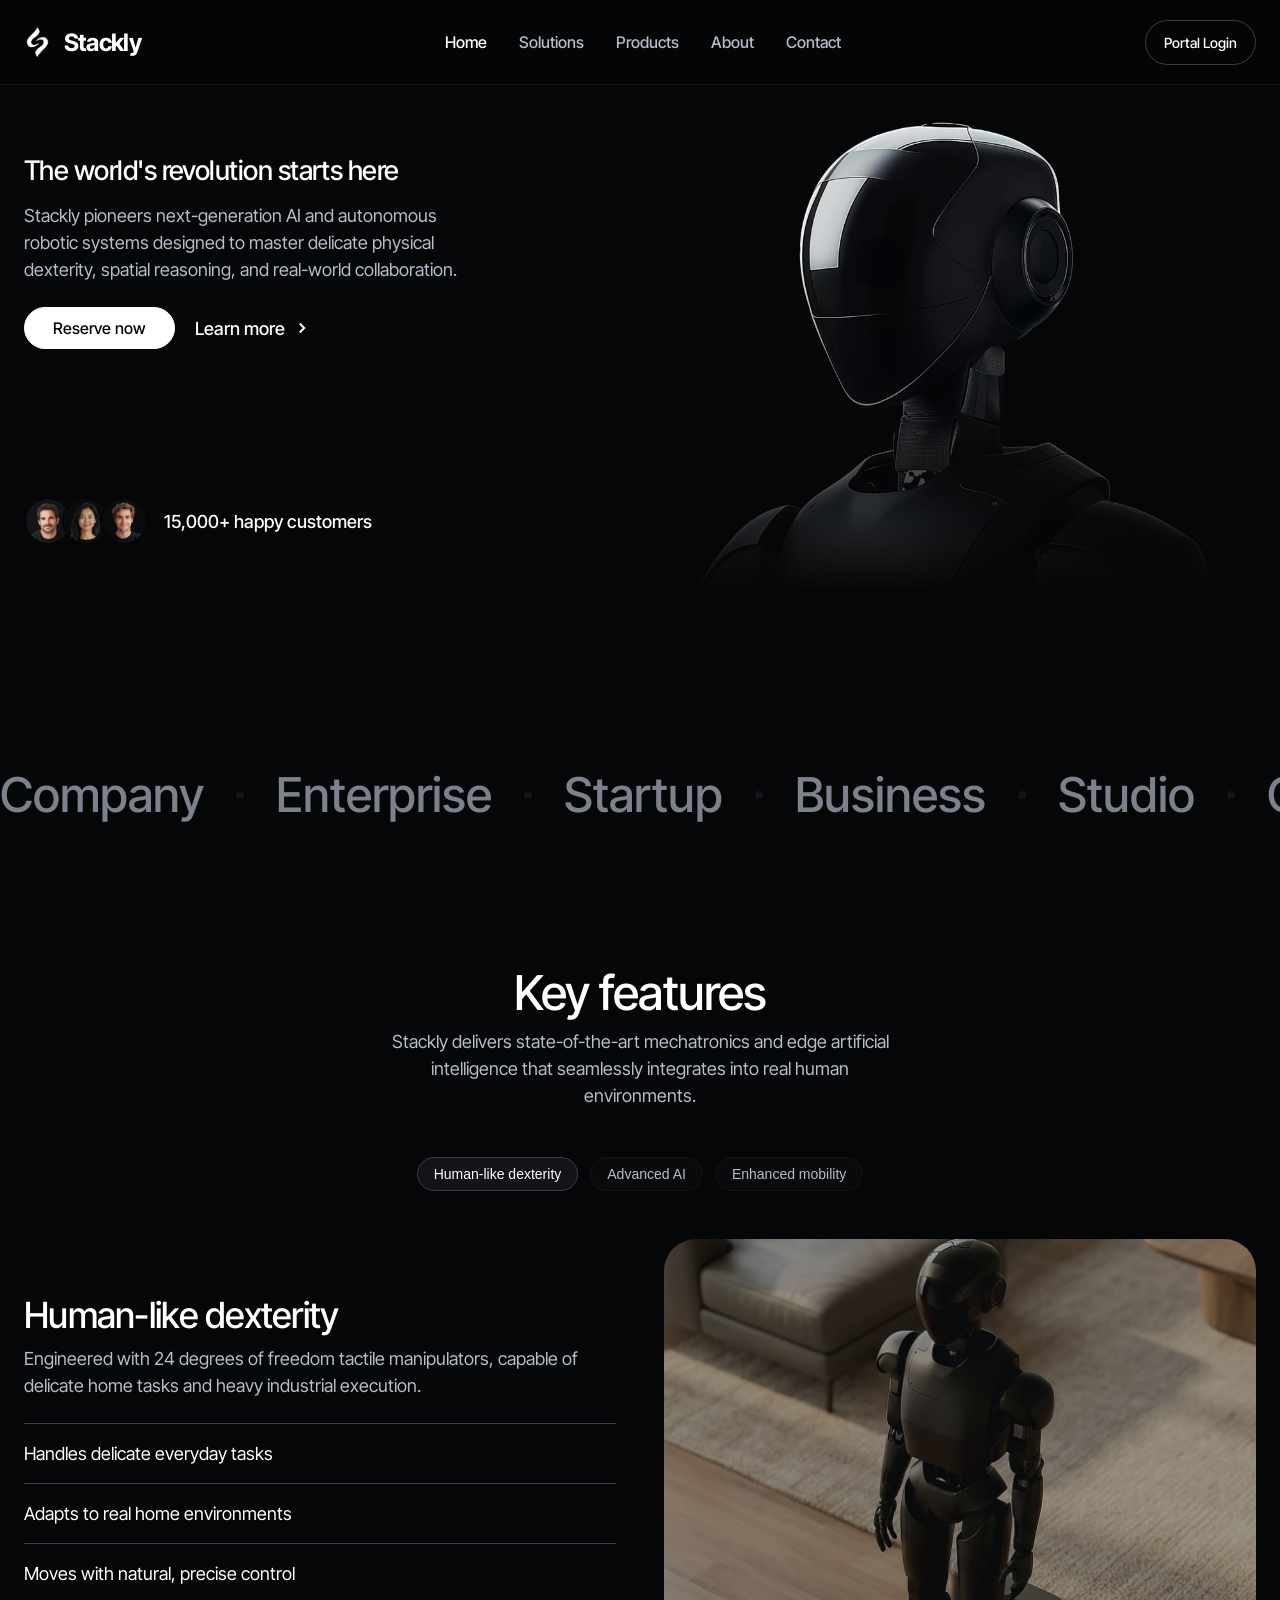
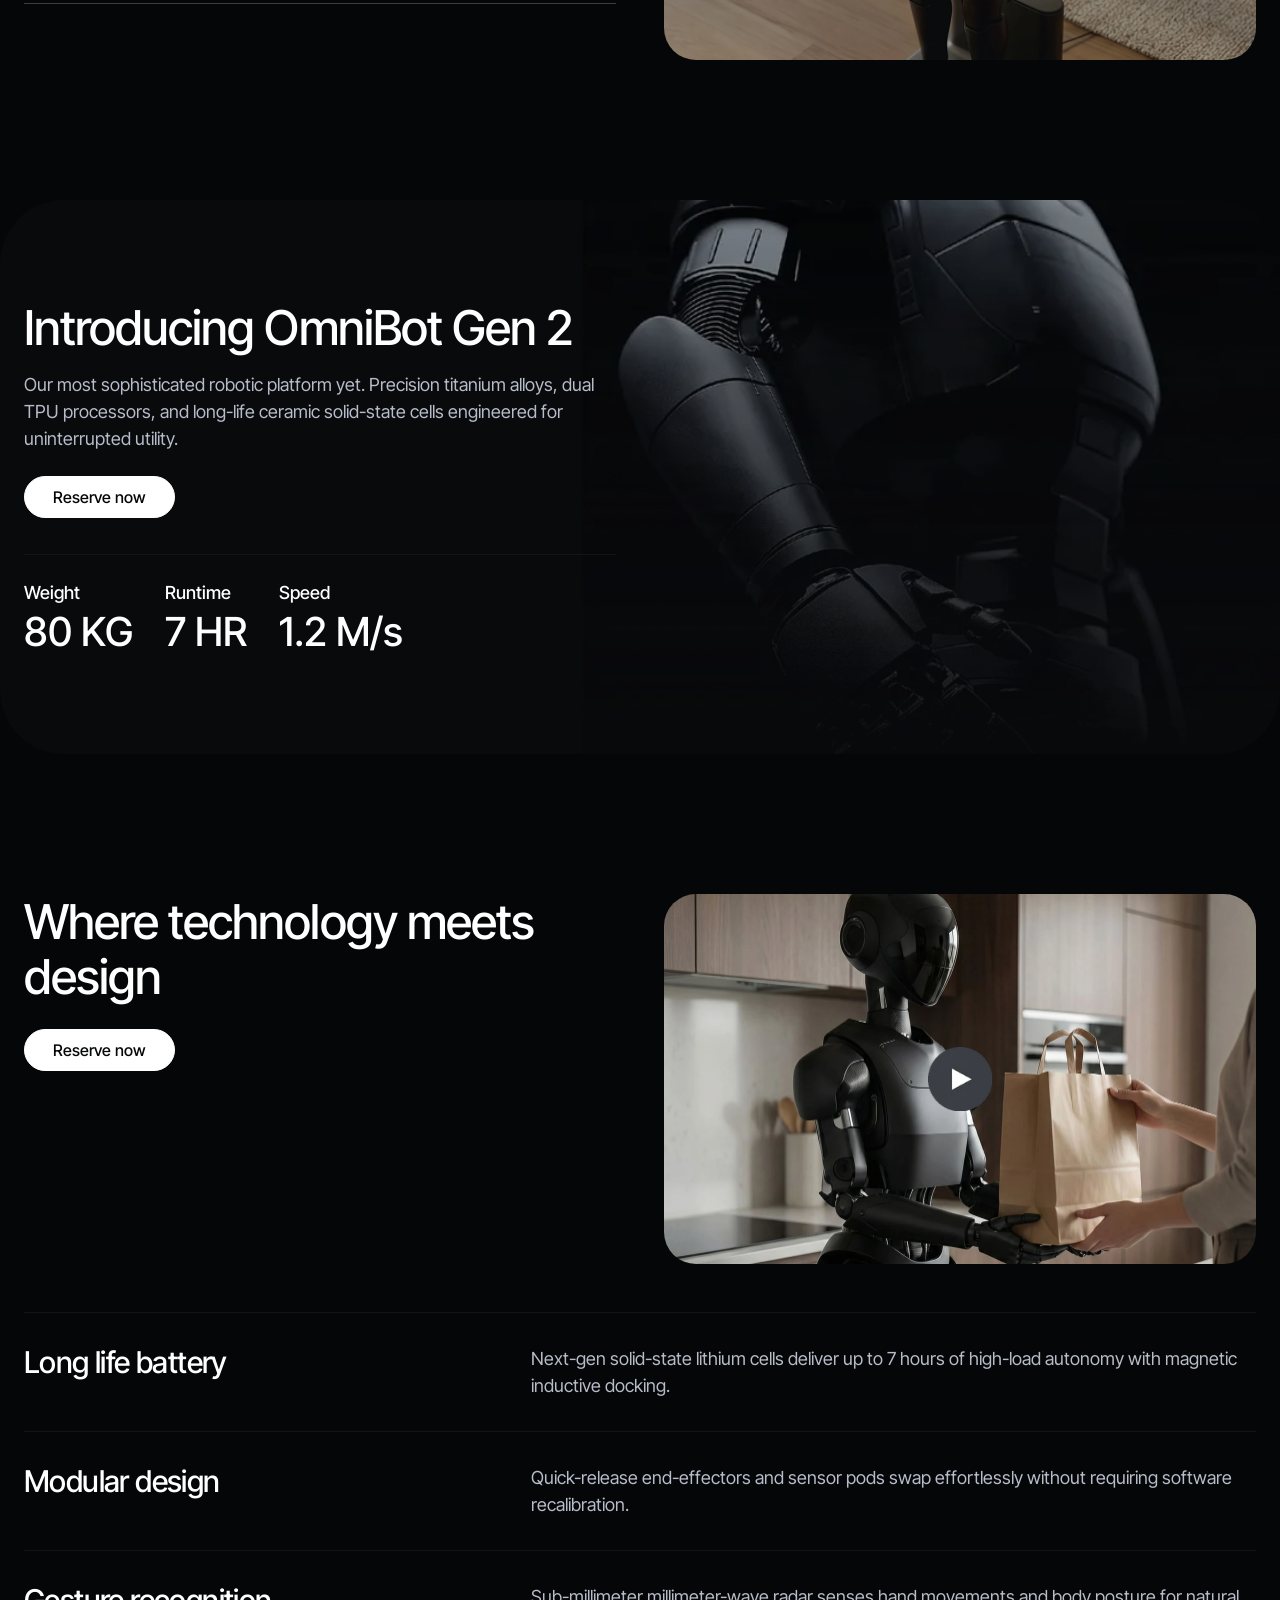
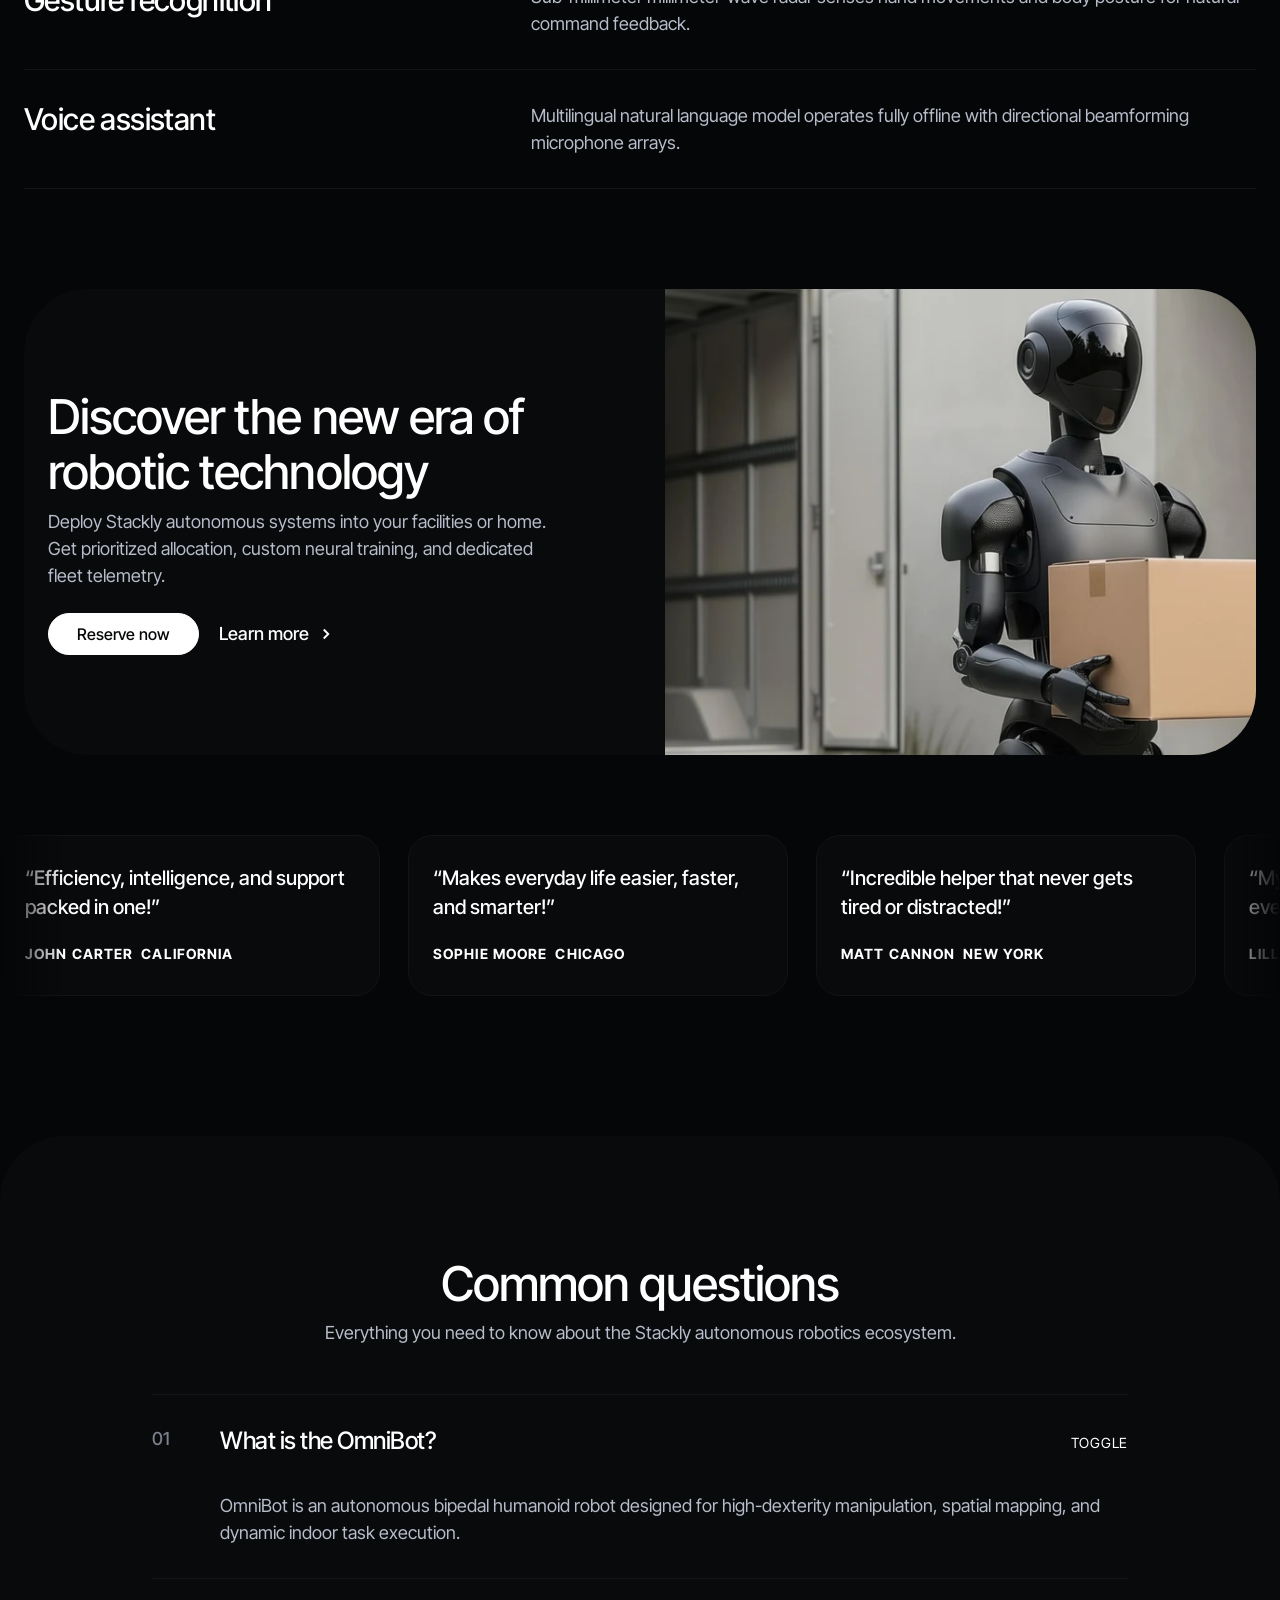
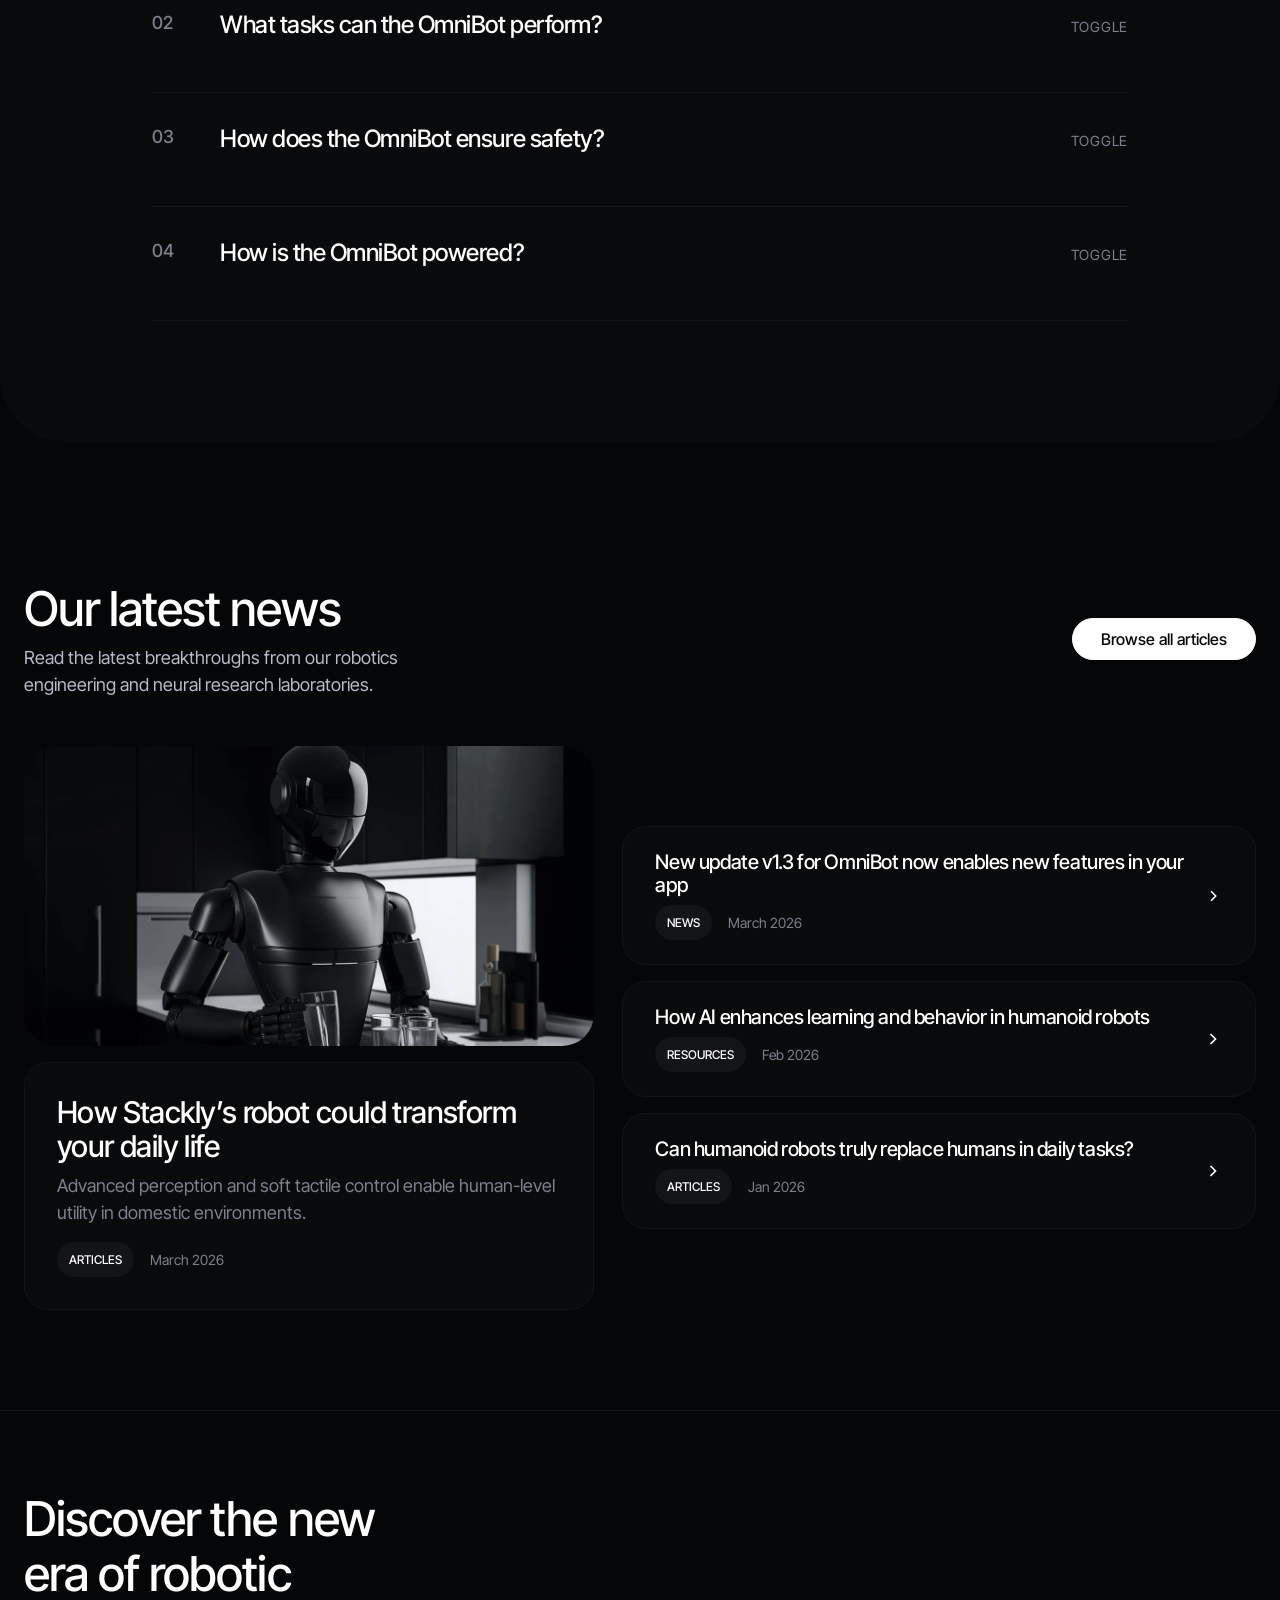
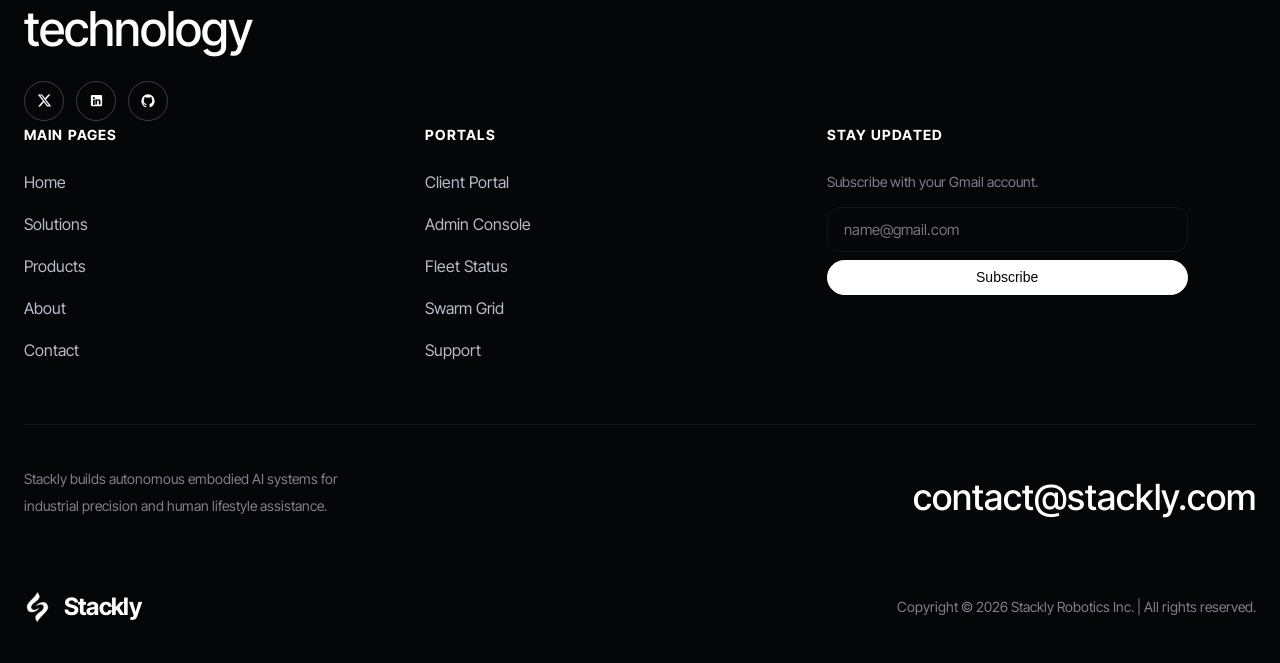
==== commit 8a37e45f: "1st bug clr stge" ====
--- a/index.html
+++ b/index.html
@@ -86,16 +86,16 @@
         <div class="flex-horizontal-wrap justify-start gap-2x-extra-small">
           <div class="flex-horizontal justify-start">
             <div class="avatar-wrapper _48px">
-              <img src="https://cdn.prod.website-files.com/699cb558653c272b82dacccc/699cb558653c272b82dacd69_avatar-robotflow-webflow-template.png" alt="Avatar" class="avatar-image circle"/>
+              <img src="images/avatar-robotflow-webflow-template.webp" alt="Avatar" class="avatar-image circle"/>
             </div>
             <div class="mg-left--10px">
               <div class="avatar-wrapper _48px">
-                <img src="https://cdn.prod.website-files.com/699cb558653c272b82dacccc/699cb558653c272b82dacd80_avatar-v2-robotflow-webflow-template.png" alt="Avatar" class="avatar-image circle"/>
+                <img src="images/avatar-v2-robotflow-webflow-template.webp" alt="Avatar" class="avatar-image circle"/>
               </div>
             </div>
             <div class="mg-left--10px">
               <div class="avatar-wrapper _48px">
-                <img src="https://cdn.prod.website-files.com/699cb558653c272b82dacccc/699cb558653c272b82dacd7f_avatar-v1-robotflow-webflow-template.png" alt="Avatar" class="avatar-image circle"/>
+                <img src="images/avatar-v1-robotflow-webflow-template.webp" alt="Avatar" class="avatar-image circle"/>
               </div>
             </div>
           </div>
@@ -175,7 +175,7 @@
               <div class="divider bg-neutral-500"></div>
             </div>
           </div>
-          <img src="https://cdn.prod.website-files.com/699cb558653c272b82dacccc/699cb558653c272b82dace2c_human-like-dexterity-robotflow-webflow-template.jpg" alt="Human Like Dexterity" class="main-border-radius fit-cover"/>
+          <img src="images/human-like-dexterity-robotflow-webflow-template.webp" alt="Human Like Dexterity" class="main-border-radius fit-cover"/>
         </div>
       </div>
 
@@ -199,7 +199,7 @@
               <div class="divider bg-neutral-500"></div>
             </div>
           </div>
-          <img src="https://cdn.prod.website-files.com/699cb558653c272b82dacccc/699cb558653c272b82dace2b_advanced-ai-robotflow-weblfow-template.jpg" alt="Advanced AI" class="main-border-radius fit-cover"/>
+          <img src="images/advanced-ai-robotflow-weblfow-template.webp" alt="Advanced AI" class="main-border-radius fit-cover"/>
         </div>
       </div>
 
@@ -223,7 +223,7 @@
               <div class="divider bg-neutral-500"></div>
             </div>
           </div>
-          <img src="https://cdn.prod.website-files.com/699cb558653c272b82dacccc/699cb558653c272b82dace2d_enhanced-mobility-robotflow-webflow-template.jpg" alt="Enhanced Mobility" class="main-border-radius fit-cover"/>
+          <img src="images/enhanced-mobility-robotflow-webflow-template.webp" alt="Enhanced Mobility" class="main-border-radius fit-cover"/>
         </div>
       </div>
 
@@ -283,8 +283,8 @@
         </div>
 
         <a href="404.html" class="video-wrapper v1" id="openVideoBtn" aria-label="Watch Video Showcase">
-          <img src="https://cdn.prod.website-files.com/699cb558653c272b82dacccc/699cb558653c272b82dace2e_video-thumbnail-small-robotflow-webflow-template.jpg" alt="Video Showcase" class="lightbox-image"/>
-          <img src="https://cdn.prod.website-files.com/699cb558653c272b82dacccc/699cb558653c272b82dace33_play-button-small-robotflow-webflow-template.svg" alt="Play" class="play-button small"/>
+          <img src="images/video-thumbnail-small-robotflow-webflow-template.webp" alt="Video Showcase" class="lightbox-image"/>
+          <img src="images/play-button-small-robotflow-webflow-template.webp" alt="Play" class="play-button small"/>
         </a>
       </div>
 
@@ -483,7 +483,7 @@
         <!-- Featured Card -->
         <a href="solutions.html" style="text-decoration: none;">
           <div class="main-border-radius overflow-hidden" style="height: 300px;">
-            <img src="https://cdn.prod.website-files.com/699cb558653c272b82daccca/699cb558653c272b82dace1d_how-omnibot-could-transform-daily-life.jpg" alt="News" class="fit-cover"/>
+            <img src="images/how-omnibot-could-transform-daily-life.webp" alt="News" class="fit-cover"/>
           </div>
           <div class="card blog-card-v1">
             <h3 class="display-6 mid">How Stackly’s robot could transform your daily life</h3>
--- a/css/style.css
+++ b/css/style.css
@@ -528,7 +528,7 @@
 }
 
 .background-image.home-v2-hero {
-  background-image: url("https://cdn.prod.website-files.com/699cb558653c272b82dacccc/699cb558653c272b82dacde5_the-revolution-starts-here-robotflow-webflow-ecommerce-template.jpg");
+  background-image: url("../images/the-revolution-starts-here-robotflow-webflow-ecommerce-template.webp");
   background-position: 100% center;
   background-repeat: no-repeat;
   background-size: cover;
@@ -761,7 +761,7 @@
 }
 
 .background-image.conten-section-image-v4 {
-  background-image: url("https://cdn.prod.website-files.com/699cb558653c272b82dacccc/699cb558653c272b82dacde6_introducing-omnibot-gen-2-robotflow-webflow-template.png");
+  background-image: url("../images/introducing-omnibot-gen-2-robotflow-webflow-template.webp");
   background-position: 100% center;
   background-repeat: no-repeat;
   background-size: cover;
@@ -847,7 +847,7 @@
 }
 
 .background-image.cta-card-bg-image {
-  background-image: url("https://cdn.prod.website-files.com/699cb558653c272b82dacccc/699cb558653c272b82dace37_cta-home-v3-bg-image-robotflow-weblfow-template.jpg");
+  background-image: url("../images/cta-home-v3-bg-image-robotflow-weblfow-template.webp");
   background-position: center;
   background-size: cover;
   width: 100%;
